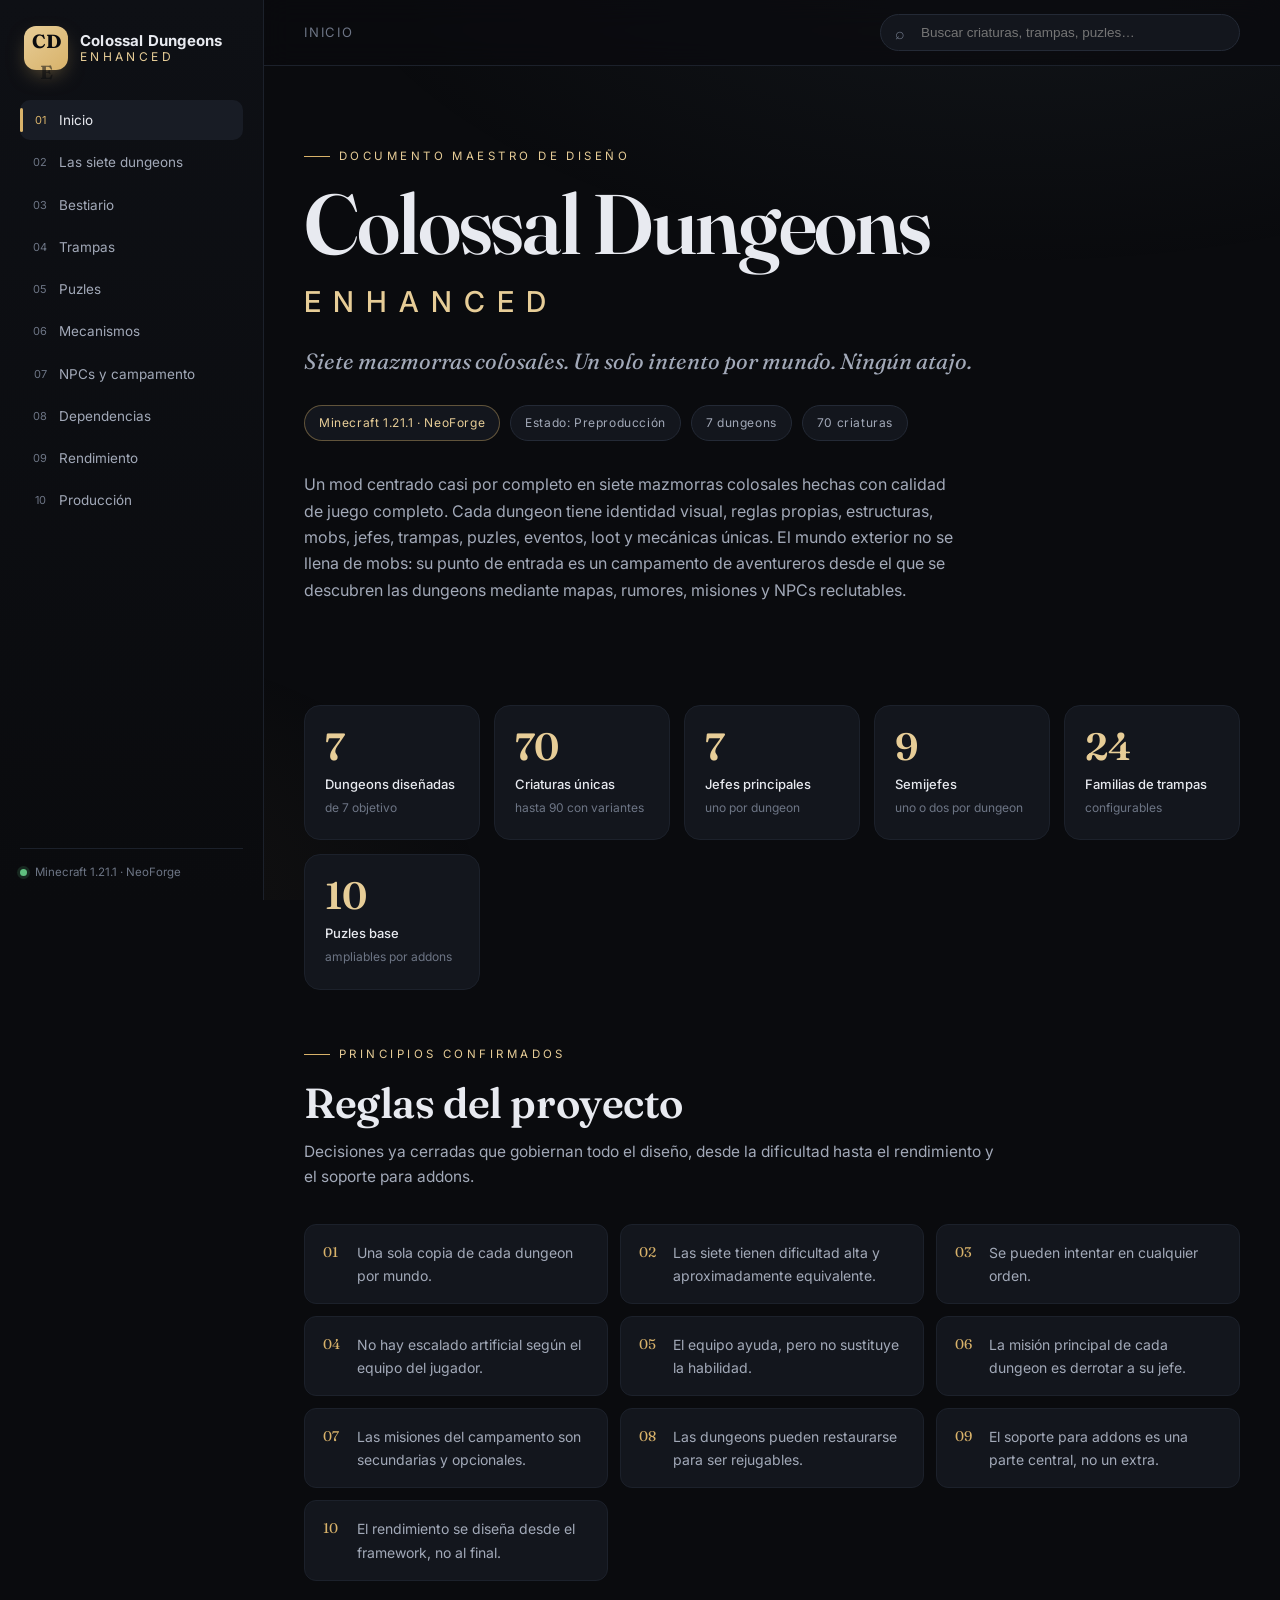
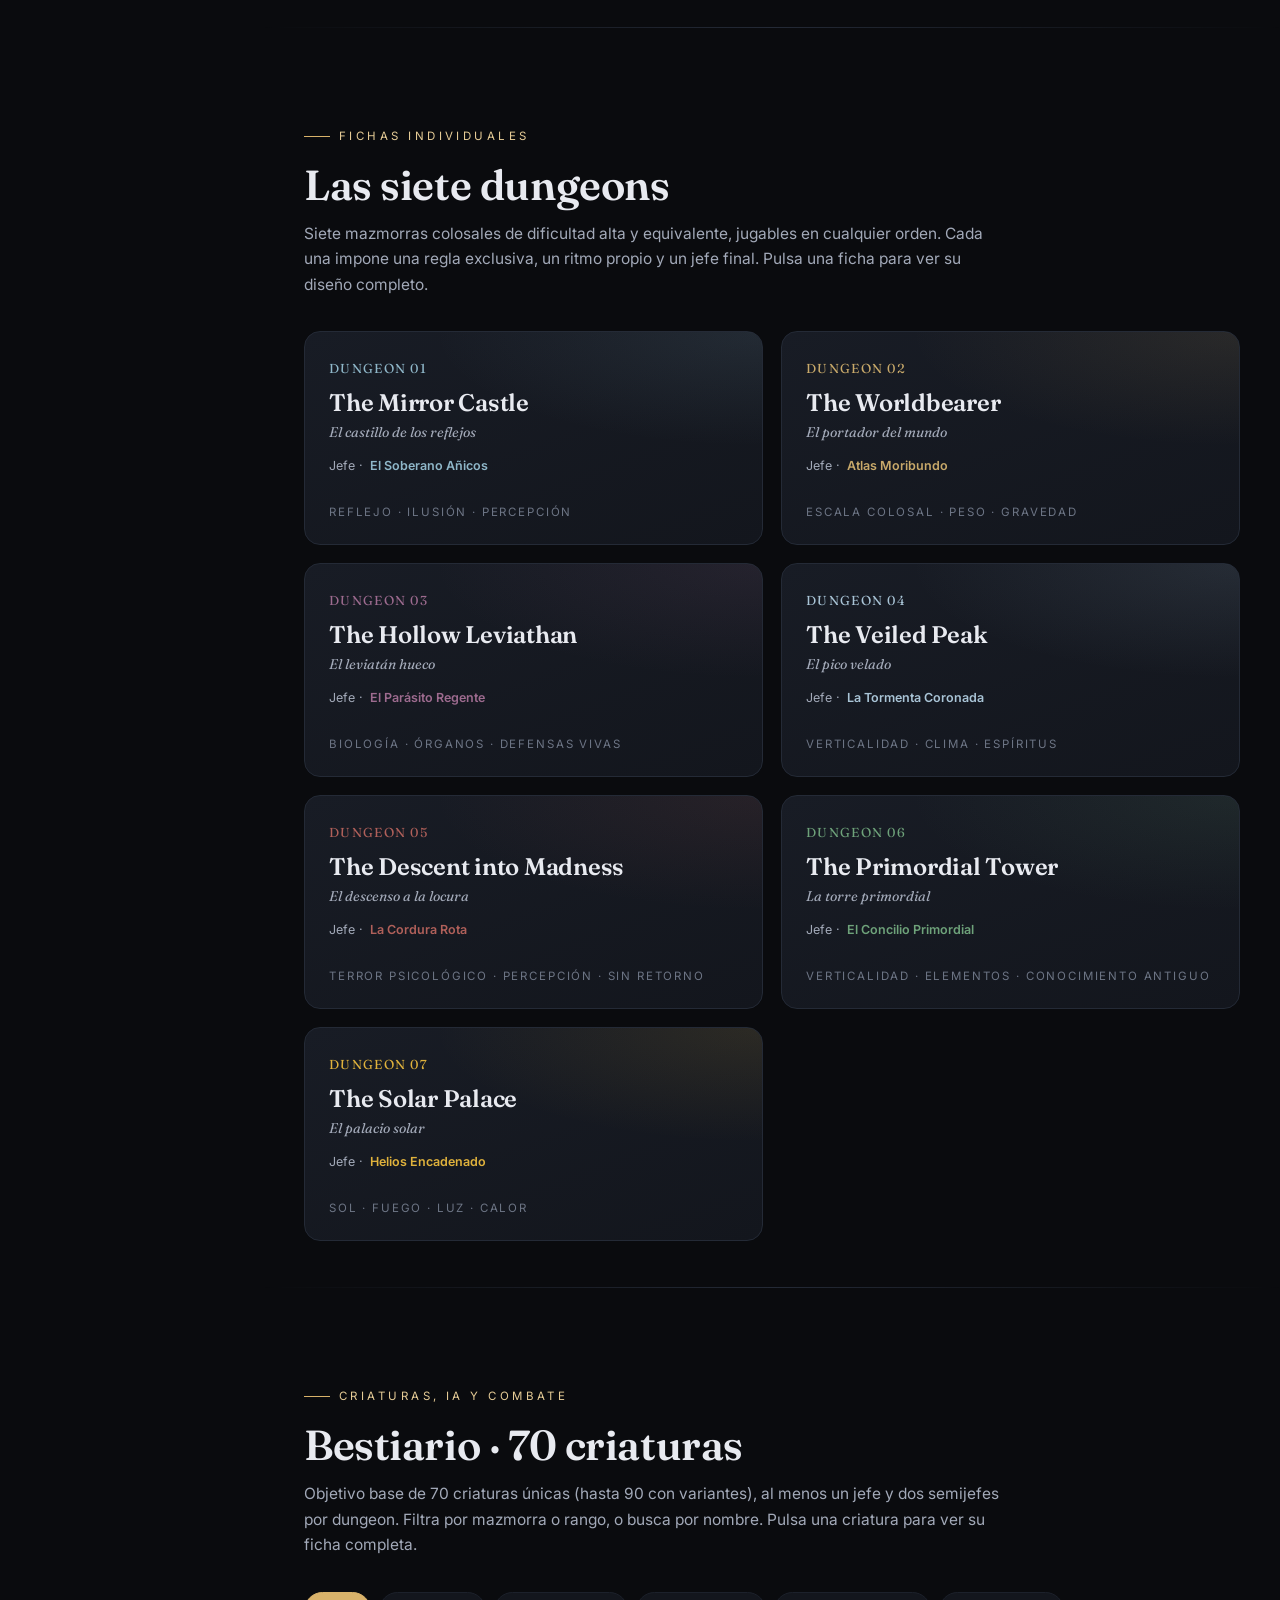
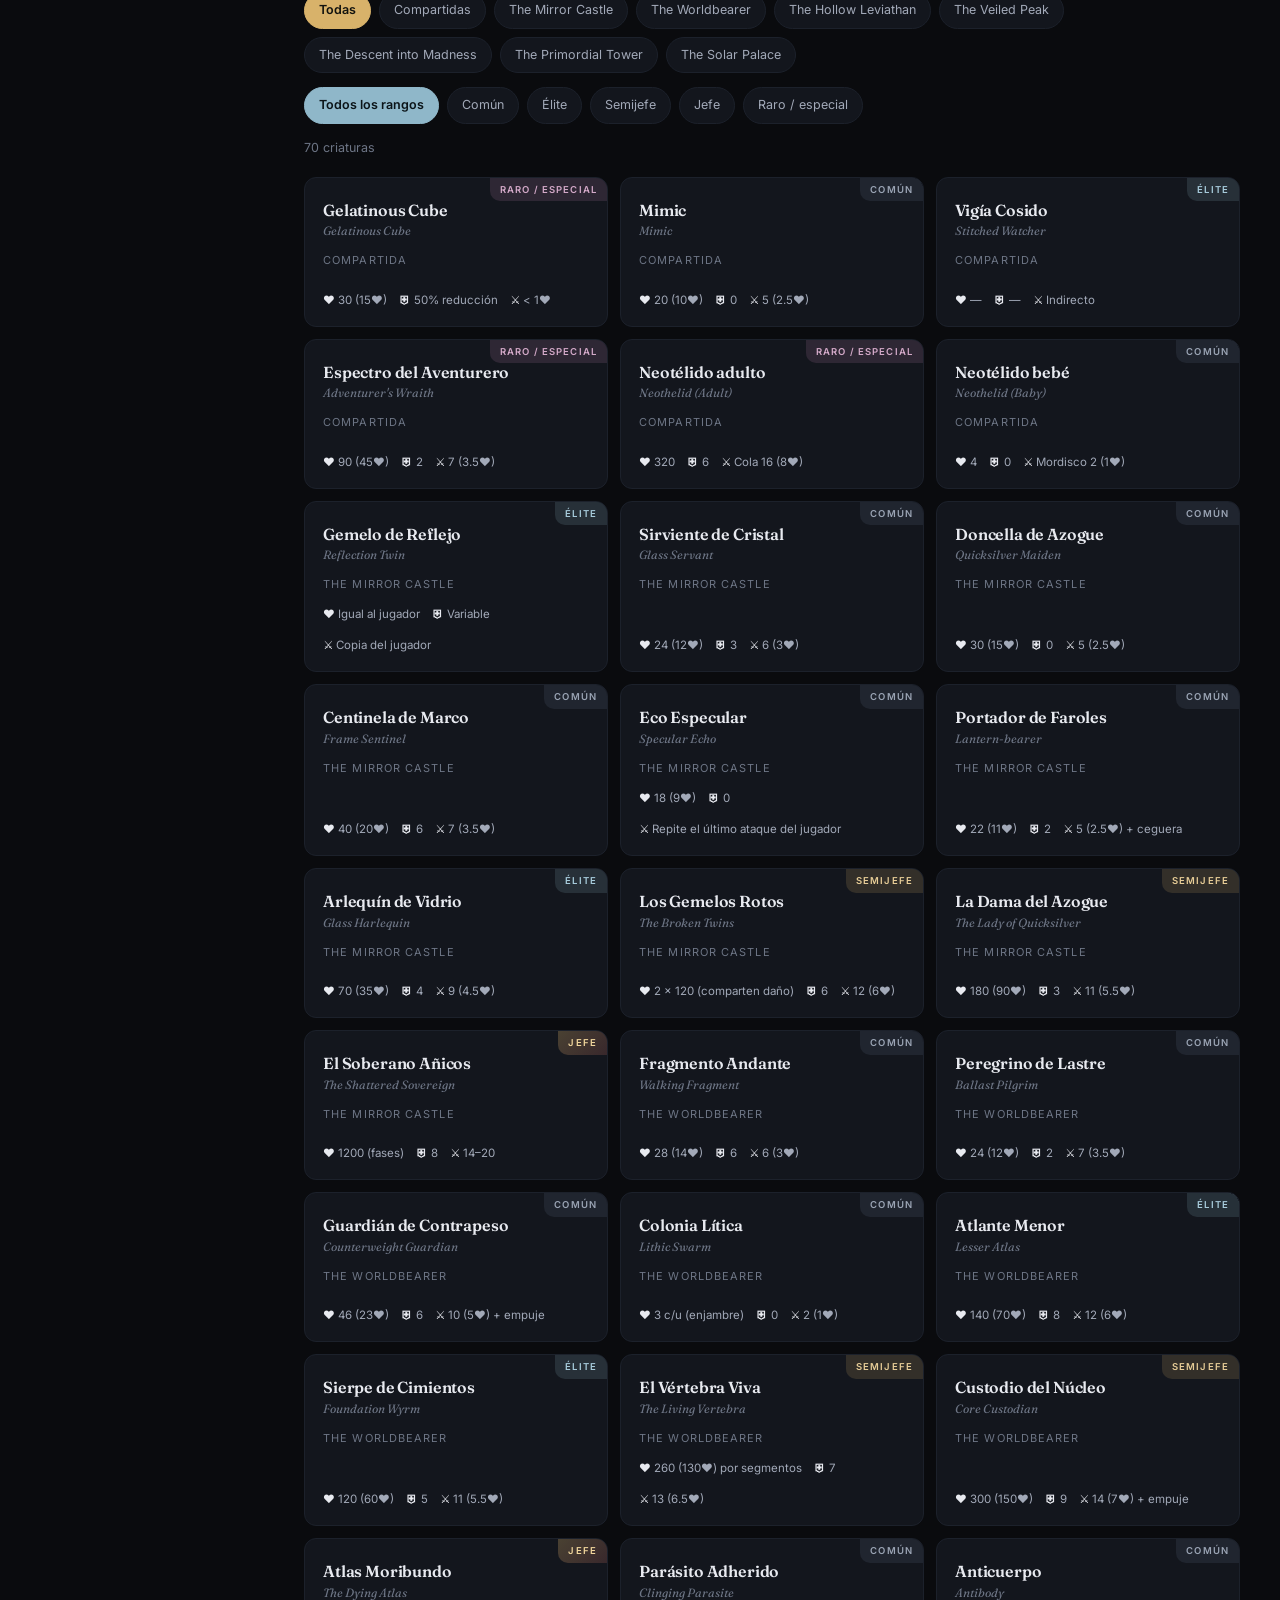
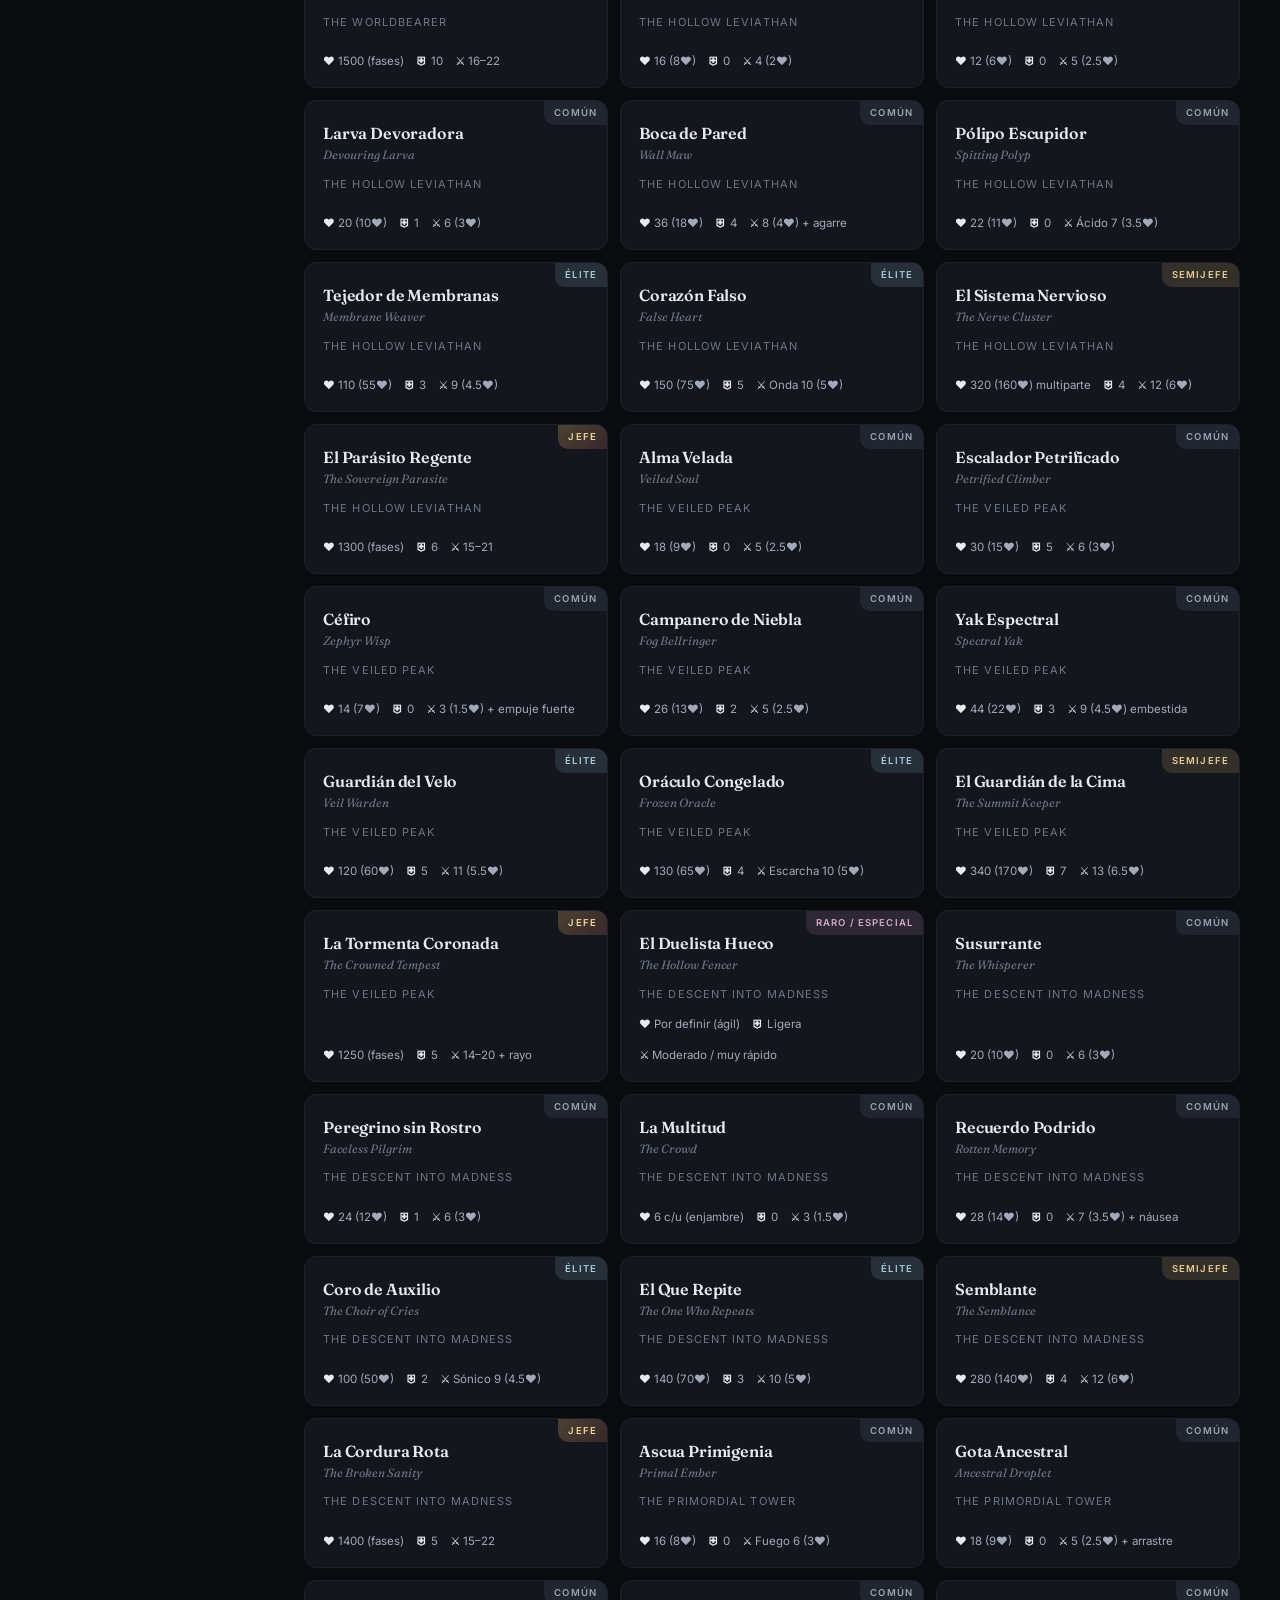
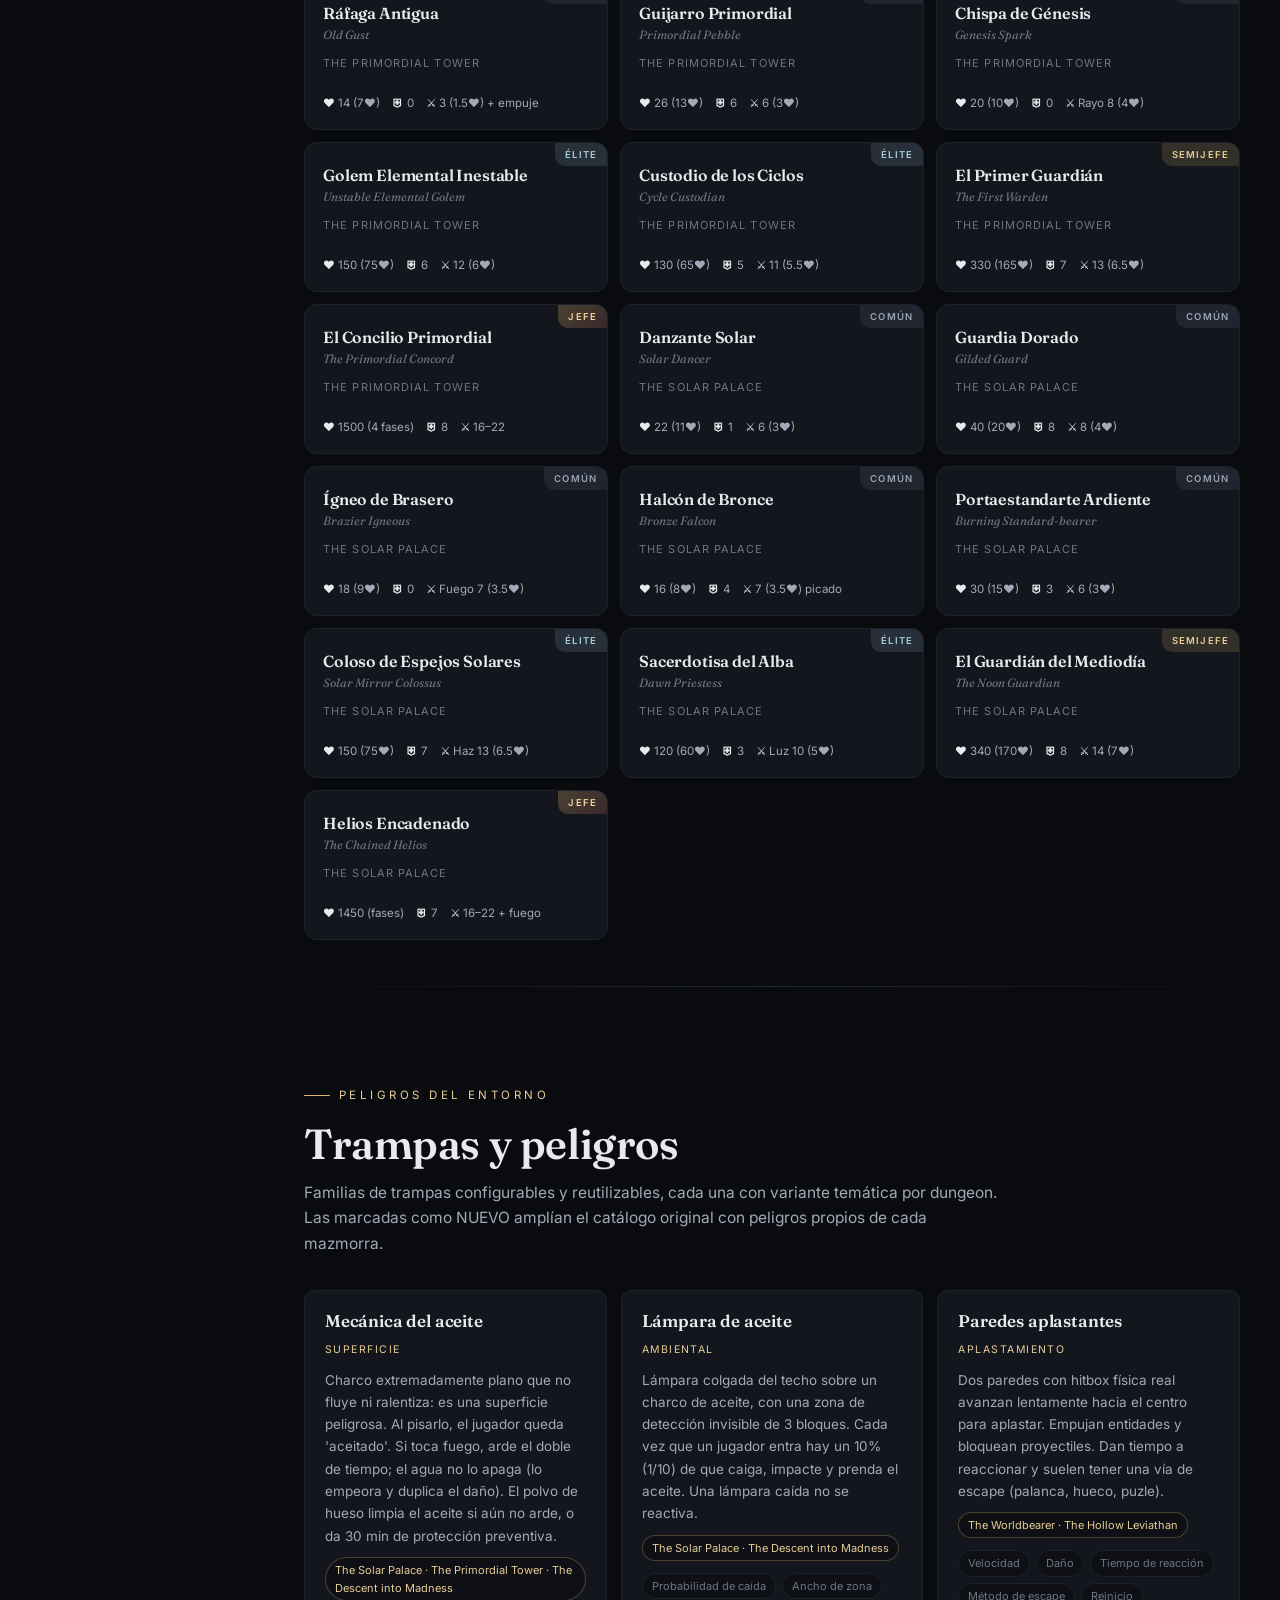
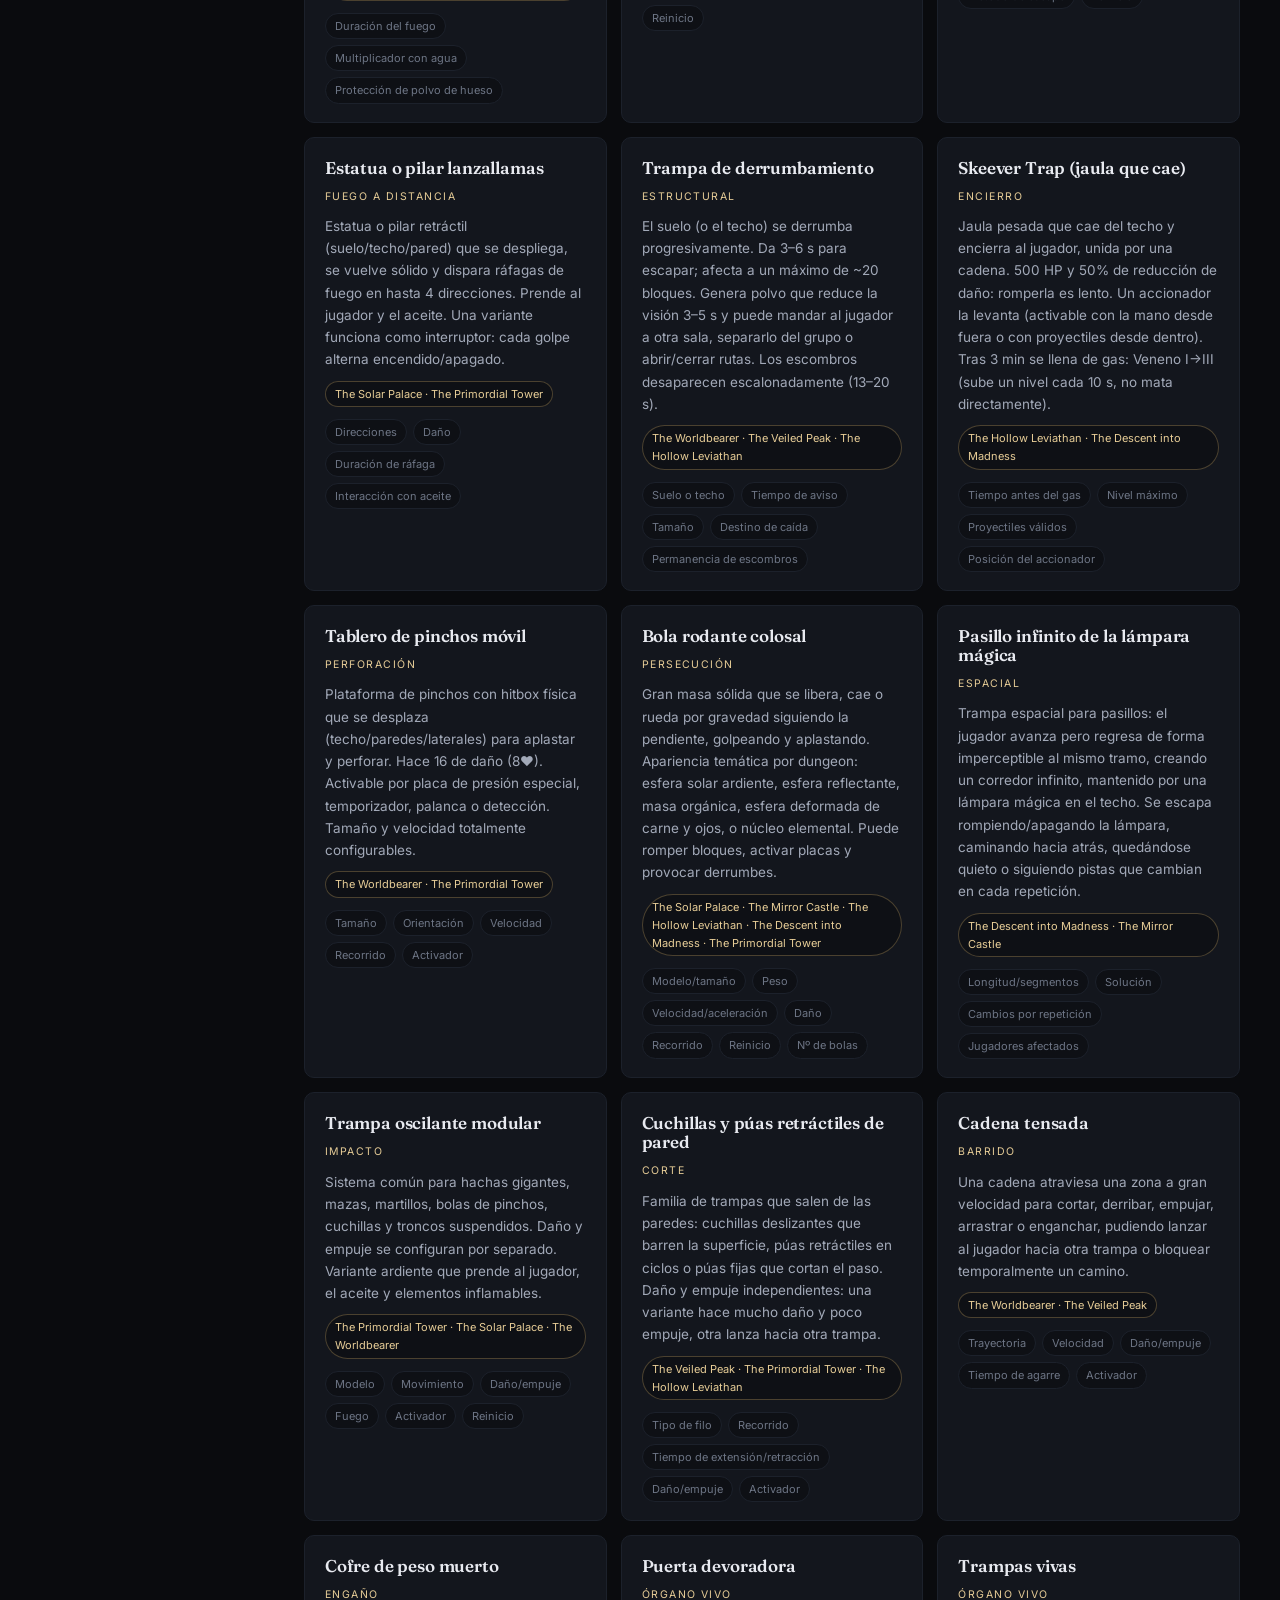
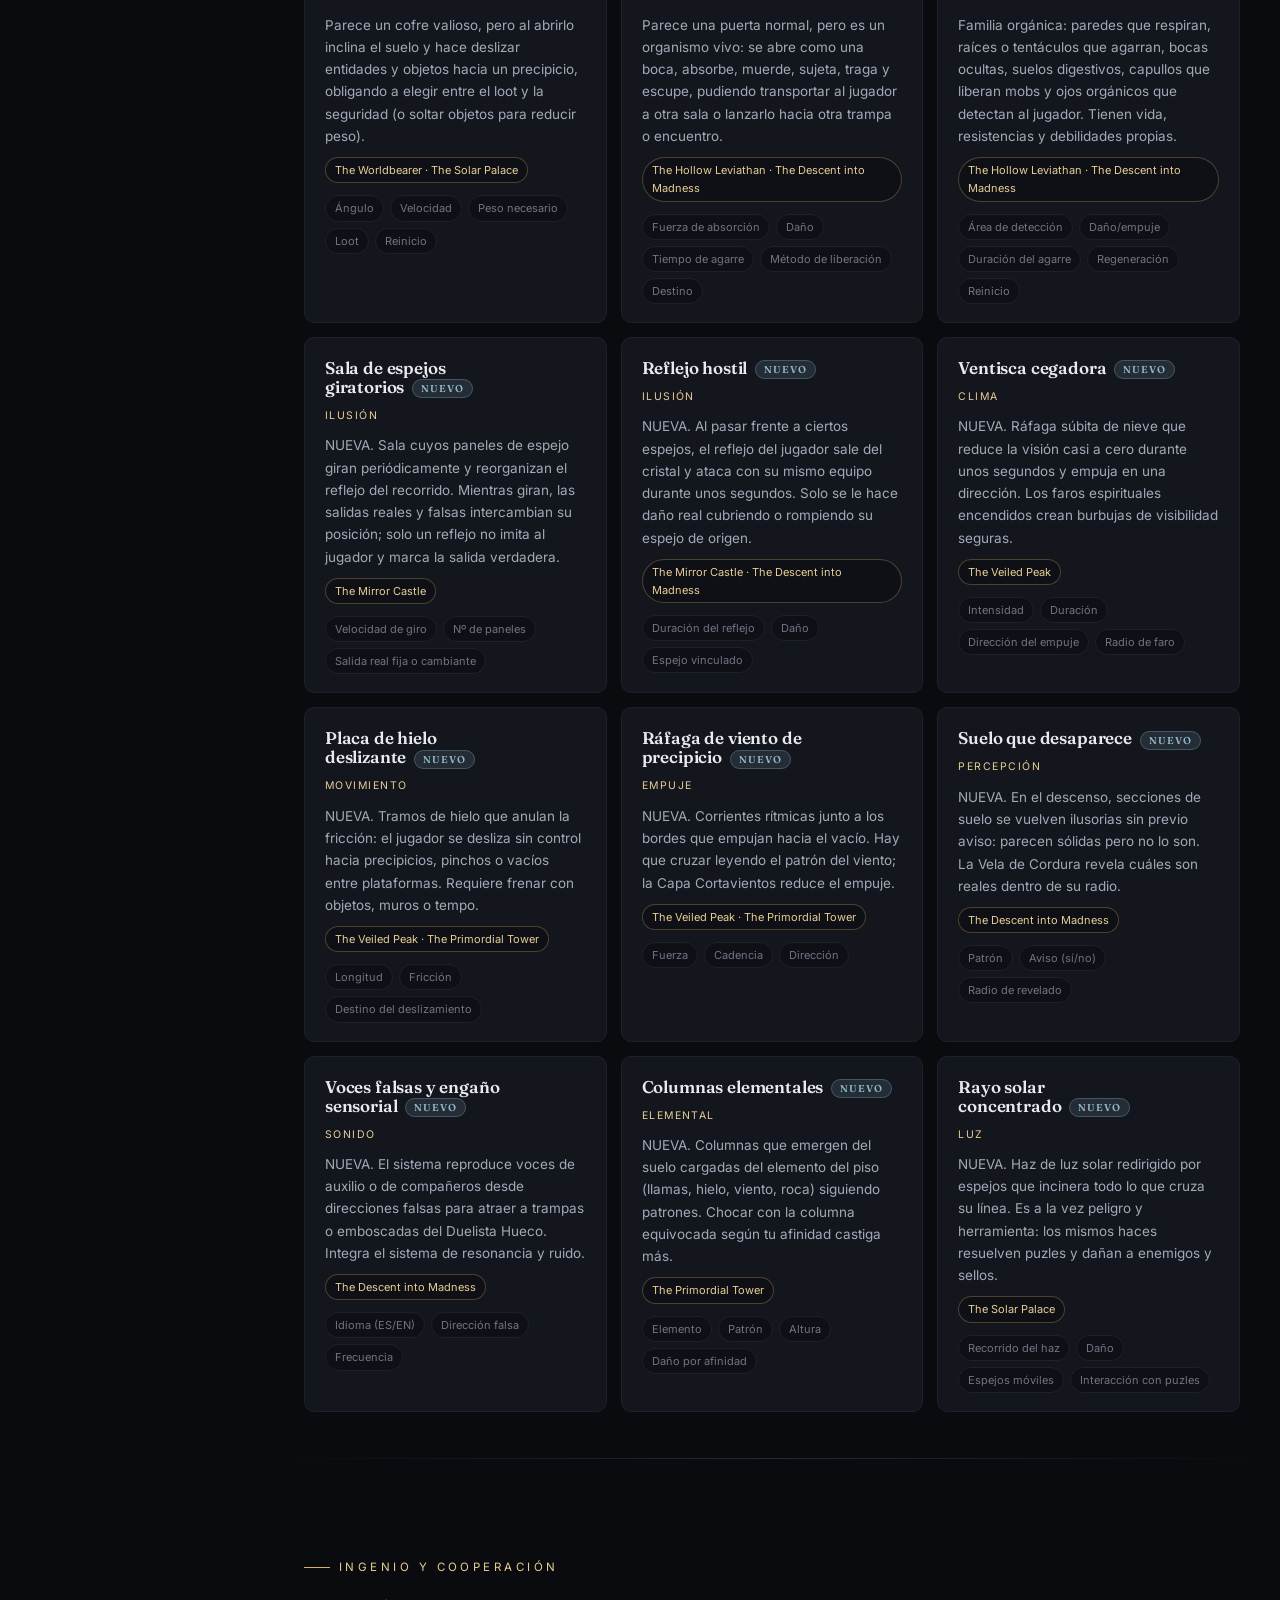
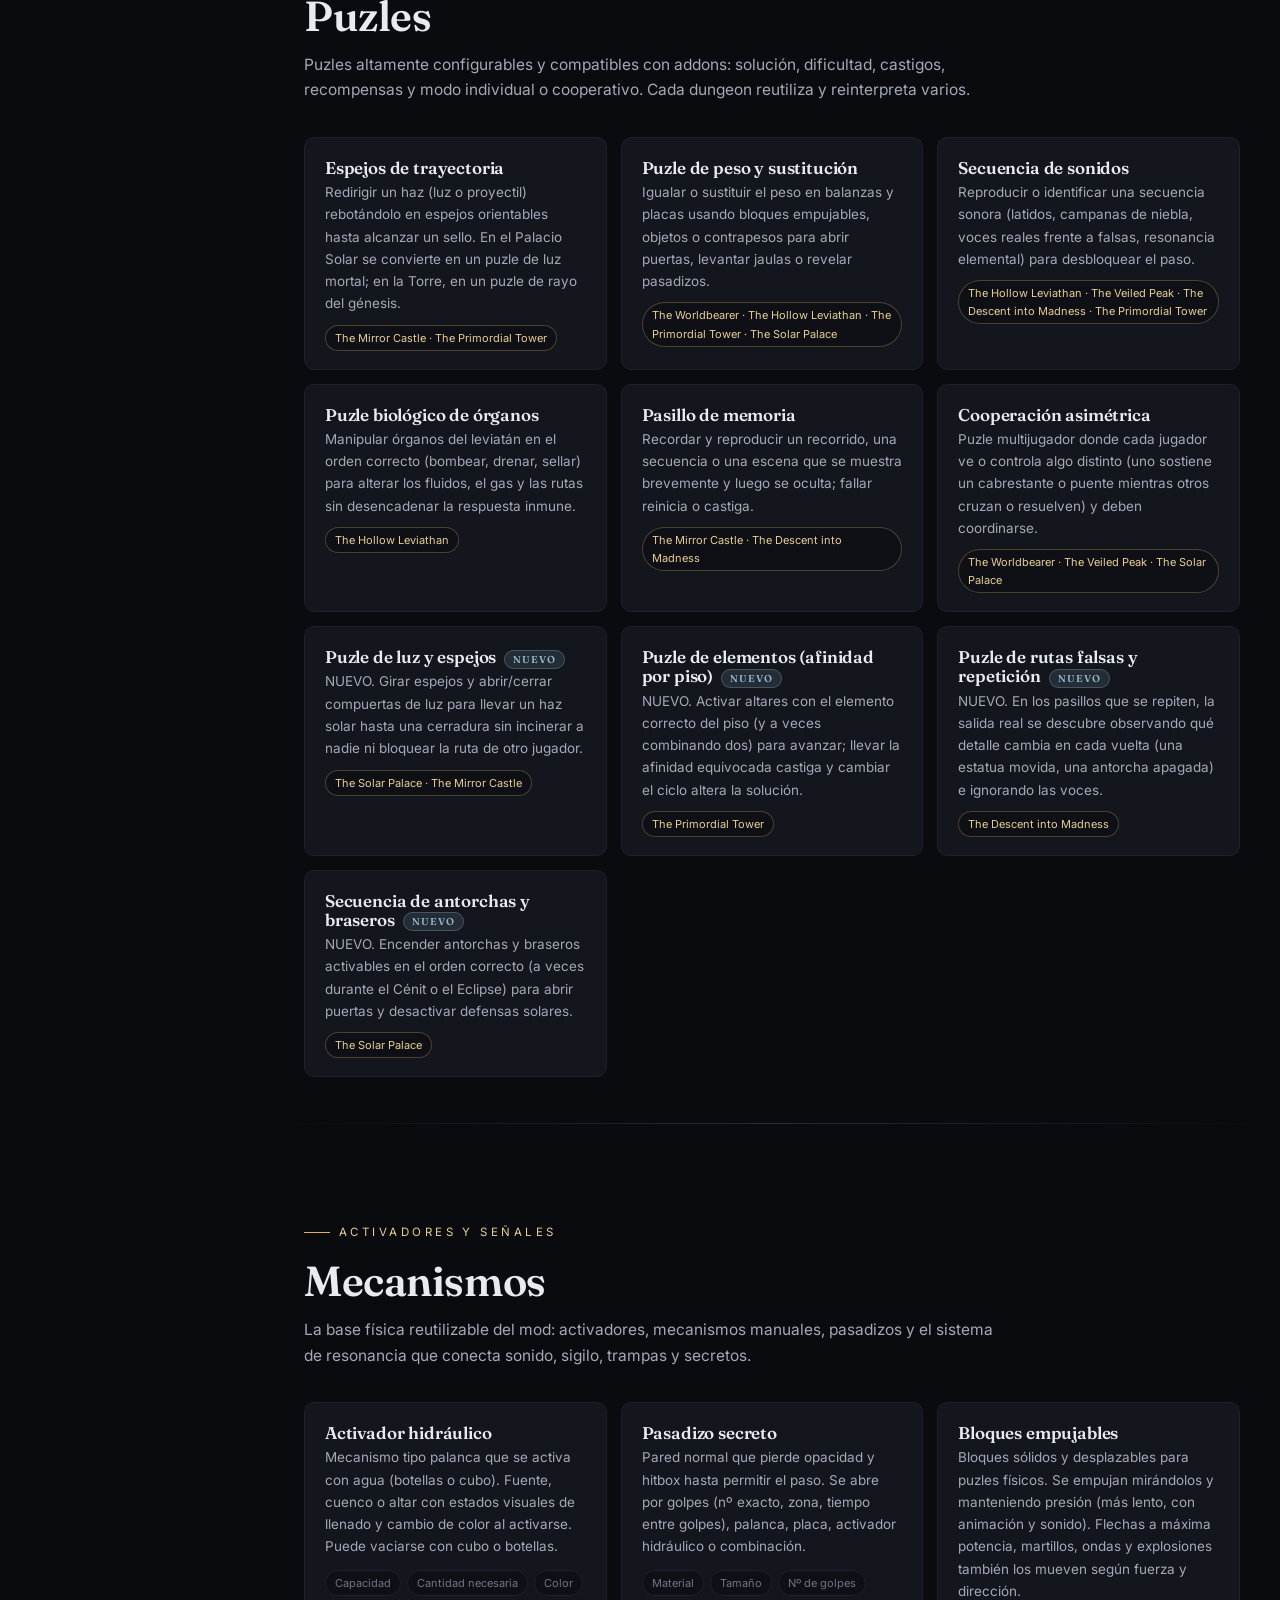
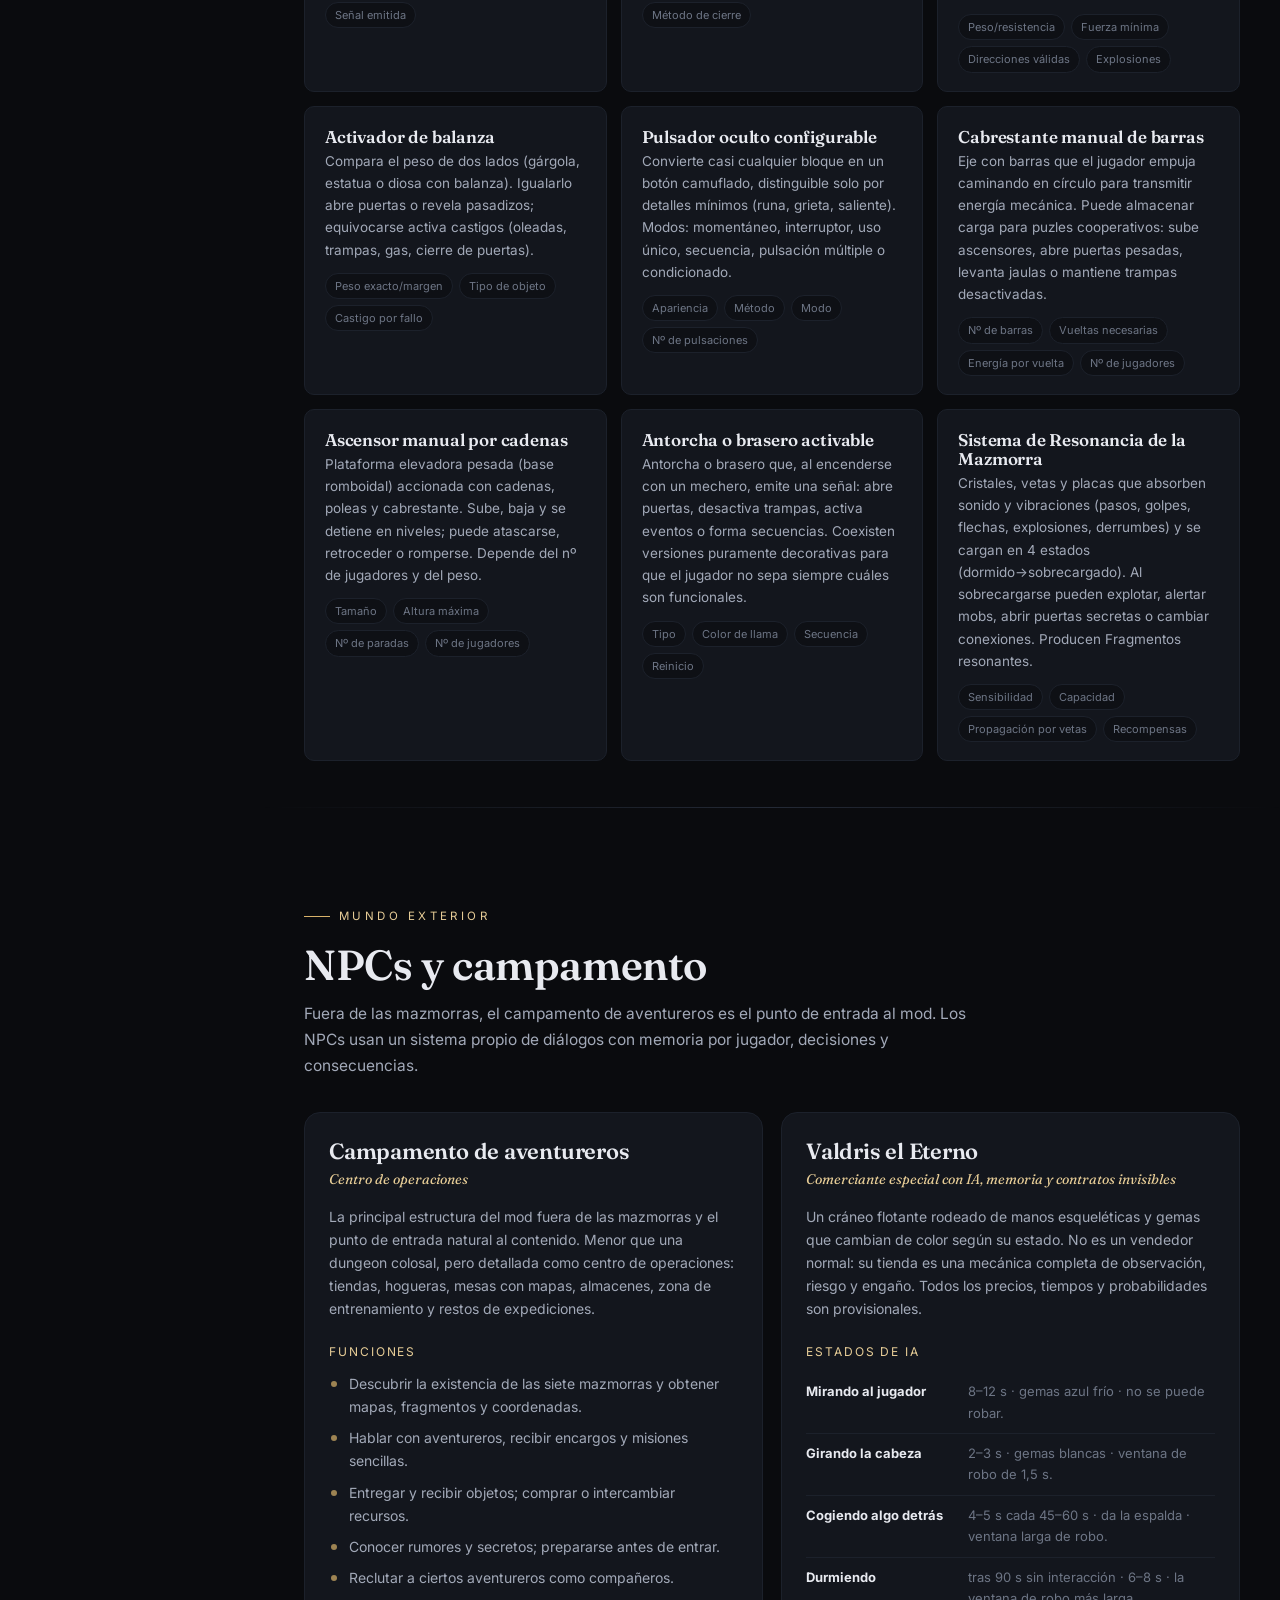
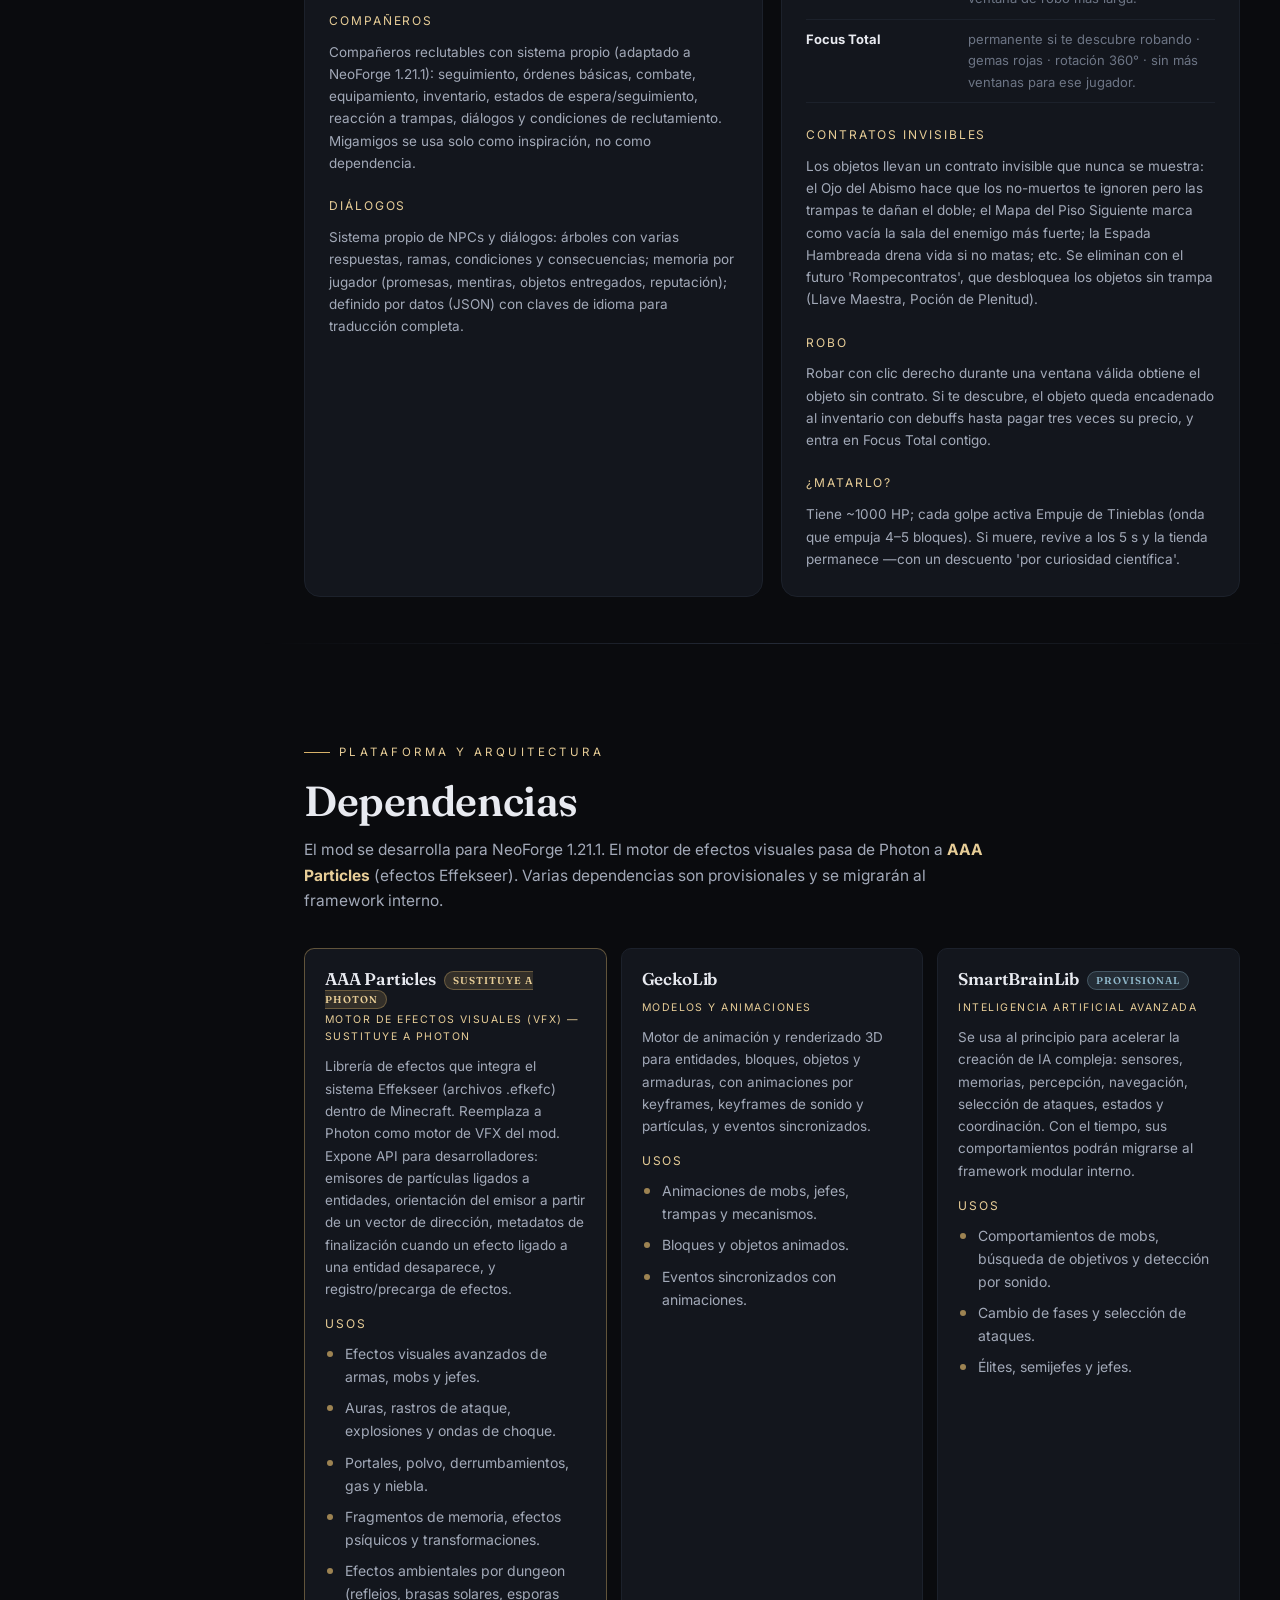
==== index.html @ a5651df3 "Añade la web del documento de diseño de Colossal Dungeons Enhanced Co-authored-by: javiergdv100-arch" ====
<!DOCTYPE html>
<html lang="es">
<head>
  <meta charset="UTF-8" />
  <meta name="viewport" content="width=device-width, initial-scale=1.0" />
  <title>Colossal Dungeons Enhanced — Documento de diseño</title>
  <meta name="description" content="Documento maestro de diseño y producción del mod Colossal Dungeons Enhanced. Minecraft 1.21.1 · NeoForge." />
  <link rel="preconnect" href="https://fonts.googleapis.com">
  <link rel="preconnect" href="https://fonts.gstatic.com" crossorigin>
  <link href="https://fonts.googleapis.com/css2?family=Fraunces:opsz,wght@9..144,400;9..144,500;9..144,600;9..144,700&family=Inter:wght@300;400;500;600;700&display=swap" rel="stylesheet">
  <link rel="stylesheet" href="styles.css" />
</head>
<body>
  <div class="bg-grain" aria-hidden="true"></div>

  <button id="navToggle" class="nav-toggle" aria-label="Menú">☰</button>

  <aside class="sidebar" id="sidebar">
    <div class="brand">
      <div class="brand-mark">CD<span>E</span></div>
      <div class="brand-text">
        <strong>Colossal Dungeons</strong>
        <span>Enhanced</span>
      </div>
    </div>
    <nav class="side-nav" id="sideNav"></nav>
    <div class="side-foot">
      <span class="dot"></span> Minecraft 1.21.1 · NeoForge
    </div>
  </aside>

  <main class="content" id="content">
    <header class="topbar">
      <div class="topbar-inner">
        <span class="crumb" id="crumb">Inicio</span>
        <div class="search-wrap">
          <input id="globalSearch" type="search" placeholder="Buscar criaturas, trampas, puzles…" autocomplete="off" />
        </div>
      </div>
    </header>

    <div id="sections"></div>

    <footer class="site-foot">
      <p>Colossal Dungeons Enhanced — documento de diseño y producción · Estado: preproducción.</p>
      <p class="muted">Página generada a partir del documento maestro. Contenido de diseño provisional y ampliable.</p>
    </footer>
  </main>

  <div class="modal-overlay" id="modal" aria-hidden="true">
    <div class="modal-card" role="dialog" aria-modal="true">
      <button class="modal-close" id="modalClose" aria-label="Cerrar">✕</button>
      <div class="modal-body" id="modalBody"></div>
    </div>
  </div>

  <script src="data.js"></script>
  <script src="app.js"></script>
</body>
</html>
---- styles.css ----
/* ============================================================
   Colossal Dungeons Enhanced — hoja de estilo
   Tema oscuro, editorial, minimalista.
   ============================================================ */
:root{
  --bg:#0a0b0e;
  --bg-2:#0e1015;
  --surface:#13161d;
  --surface-2:#181c25;
  --line:#242a36;
  --line-soft:#1c212b;
  --text:#e8eaf0;
  --text-dim:#a2a9b8;
  --text-mute:#6d7585;
  --gold:#d8b26a;
  --gold-soft:#e7cd97;
  --accent:#8fb7c9;
  --radius:16px;
  --radius-sm:10px;
  --maxw:1180px;
  --sidew:264px;
  --ease:cubic-bezier(.22,.61,.36,1);
  --shadow:0 24px 60px -24px rgba(0,0,0,.7);
}
*{box-sizing:border-box;margin:0;padding:0}
html{scroll-behavior:smooth}
body{
  font-family:'Inter',system-ui,-apple-system,Segoe UI,Roboto,sans-serif;
  background:var(--bg);
  color:var(--text);
  line-height:1.65;
  -webkit-font-smoothing:antialiased;
  overflow-x:hidden;
}
h1,h2,h3,h4{font-family:'Fraunces',Georgia,'Times New Roman',serif;font-weight:600;line-height:1.12;letter-spacing:-.01em}
a{color:inherit;text-decoration:none}
::selection{background:rgba(216,178,106,.28)}
.muted{color:var(--text-mute)}
.bg-grain{
  position:fixed;inset:0;z-index:0;pointer-events:none;
  background:
    radial-gradient(1200px 600px at 80% -10%, rgba(143,183,201,.07), transparent 60%),
    radial-gradient(900px 500px at 0% 100%, rgba(216,178,106,.06), transparent 55%);
}


/* ---------- SIDEBAR ---------- */
.sidebar{
  position:fixed;top:0;left:0;z-index:40;
  width:var(--sidew);height:100vh;
  background:linear-gradient(180deg,var(--bg-2),var(--bg));
  border-right:1px solid var(--line-soft);
  display:flex;flex-direction:column;
  padding:26px 20px 18px;
}
.brand{display:flex;align-items:center;gap:12px;margin-bottom:30px;padding-left:4px}
.brand-mark{
  font-family:'Fraunces',serif;font-weight:700;font-size:19px;
  width:44px;height:44px;border-radius:12px;display:grid;place-items:center;
  color:var(--bg);background:linear-gradient(140deg,var(--gold-soft),var(--gold));
  box-shadow:0 8px 22px -8px rgba(216,178,106,.6);
}
.brand-mark span{color:rgba(10,11,14,.55)}
.brand-text{display:flex;flex-direction:column;line-height:1.15}
.brand-text strong{font-size:15px;letter-spacing:.2px}
.brand-text span{font-size:12px;color:var(--gold-soft);letter-spacing:.28em;text-transform:uppercase}
.side-nav{display:flex;flex-direction:column;gap:2px;overflow-y:auto;flex:1;margin:-4px -6px;padding:4px 6px}
.side-nav::-webkit-scrollbar{width:6px}
.side-nav::-webkit-scrollbar-thumb{background:var(--line);border-radius:6px}
.side-nav a{
  display:flex;align-items:center;gap:11px;
  padding:9px 12px;border-radius:10px;
  font-size:13.5px;color:var(--text-dim);
  transition:.2s var(--ease);position:relative;
}
.side-nav a .ix{font-size:11px;color:var(--text-mute);width:16px;text-align:center;transition:.2s}
.side-nav a:hover{background:var(--surface);color:var(--text)}
.side-nav a.active{background:var(--surface-2);color:var(--text)}
.side-nav a.active::before{content:"";position:absolute;left:0;top:8px;bottom:8px;width:3px;border-radius:3px;background:var(--gold)}
.side-nav a.active .ix{color:var(--gold)}
.side-foot{font-size:11.5px;color:var(--text-mute);padding-top:14px;border-top:1px solid var(--line-soft);display:flex;align-items:center;gap:8px}
.side-foot .dot{width:7px;height:7px;border-radius:50%;background:#5fbf7f;box-shadow:0 0 0 3px rgba(95,191,127,.16)}
.nav-toggle{display:none}


/* ---------- CONTENT + TOPBAR ---------- */
.content{position:relative;z-index:1;margin-left:var(--sidew);min-height:100vh}
.topbar{
  position:sticky;top:0;z-index:30;
  background:rgba(10,11,14,.72);backdrop-filter:blur(14px);
  border-bottom:1px solid var(--line-soft);
}
.topbar-inner{
  max-width:var(--maxw);margin:0 auto;
  display:flex;align-items:center;justify-content:space-between;gap:20px;
  padding:14px 40px;
}
.crumb{font-size:13px;color:var(--text-mute);letter-spacing:.14em;text-transform:uppercase}
.search-wrap{position:relative;width:min(360px,45vw)}
.search-wrap input{
  width:100%;background:var(--surface);border:1px solid var(--line);
  color:var(--text);border-radius:999px;padding:10px 16px 10px 40px;font-size:13.5px;
  transition:.2s var(--ease);
}
.search-wrap input:focus{outline:none;border-color:var(--gold);background:var(--surface-2)}
.search-wrap::before{content:"⌕";position:absolute;left:15px;top:50%;transform:translateY(-50%);color:var(--text-mute);font-size:16px}
section.block{max-width:var(--maxw);margin:0 auto;padding:64px 40px 20px}
.eyebrow{display:inline-flex;align-items:center;gap:9px;font-size:11.5px;letter-spacing:.3em;text-transform:uppercase;color:var(--gold-soft);margin-bottom:16px}
.eyebrow::before{content:"";width:26px;height:1px;background:var(--gold)}
.sec-title{font-size:clamp(28px,3.6vw,42px);margin-bottom:12px}
.sec-lead{color:var(--text-dim);max-width:70ch;font-size:15.5px;margin-bottom:34px}
.divider{max-width:var(--maxw);margin:26px auto;height:1px;background:linear-gradient(90deg,transparent,var(--line),transparent);padding:0 40px}


/* ---------- HERO ---------- */
.hero{max-width:var(--maxw);margin:0 auto;padding:72px 40px 26px;position:relative}
.hero h1{font-size:clamp(40px,6.6vw,86px);font-weight:600;letter-spacing:-.025em;line-height:1}
.hero h1 .sub{display:block;font-size:.34em;letter-spacing:.42em;text-transform:uppercase;color:var(--gold-soft);font-family:'Inter',sans-serif;font-weight:500;margin-top:22px}
.hero-tag{font-family:'Fraunces',serif;font-style:italic;font-size:clamp(17px,2vw,22px);color:var(--text-dim);margin:26px 0 8px;max-width:60ch}
.hero-meta{display:flex;flex-wrap:wrap;gap:10px;margin-top:26px}
.pill{font-size:12px;letter-spacing:.05em;padding:7px 14px;border-radius:999px;border:1px solid var(--line);color:var(--text-dim);background:var(--surface)}
.pill.hot{border-color:rgba(216,178,106,.4);color:var(--gold-soft)}
.hero-intro{max-width:66ch;margin-top:30px;color:var(--text-dim);font-size:16px}
/* ---------- STAT PANEL ---------- */
.stat-grid{display:grid;grid-template-columns:repeat(auto-fit,minmax(168px,1fr));gap:14px;margin-top:12px}
.stat{
  background:var(--surface);border:1px solid var(--line-soft);border-radius:var(--radius);
  padding:22px 20px;position:relative;overflow:hidden;transition:.25s var(--ease);
}
.stat:hover{border-color:var(--line);transform:translateY(-2px)}
.stat .v{font-family:'Fraunces',serif;font-size:38px;font-weight:600;color:var(--gold-soft);line-height:1}
.stat .l{font-size:13px;color:var(--text);margin-top:8px;font-weight:500}
.stat .s{font-size:12px;color:var(--text-mute);margin-top:2px}
/* ---------- PRINCIPLES ---------- */
.principles{display:grid;grid-template-columns:repeat(auto-fit,minmax(260px,1fr));gap:12px;margin-top:8px}
.principle{display:flex;gap:12px;padding:16px 18px;background:var(--surface);border:1px solid var(--line-soft);border-radius:12px;font-size:14px;color:var(--text-dim)}
.principle .n{font-family:'Fraunces',serif;color:var(--gold);font-size:14px;min-width:22px}


/* ---------- DUNGEON CARDS ---------- */
.dungeon-grid{display:grid;grid-template-columns:repeat(auto-fill,minmax(320px,1fr));gap:18px}
.dcard{
  --c:var(--gold);
  position:relative;border:1px solid var(--line);border-radius:var(--radius);
  padding:26px 24px 22px;overflow:hidden;cursor:pointer;
  background:linear-gradient(160deg,var(--surface-2),var(--surface));
  transition:.3s var(--ease);min-height:214px;display:flex;flex-direction:column;
}
.dcard::before{content:"";position:absolute;inset:0;background:radial-gradient(120% 90% at 100% 0,color-mix(in srgb,var(--c) 22%,transparent),transparent 60%);opacity:.5;transition:.3s}
.dcard:hover{transform:translateY(-4px);border-color:color-mix(in srgb,var(--c) 55%,var(--line))}
.dcard:hover::before{opacity:1}
.dcard .idx{font-family:'Fraunces',serif;font-size:13px;color:var(--c);letter-spacing:.1em}
.dcard h3{font-size:24px;margin:10px 0 4px;position:relative}
.dcard .sub{font-style:italic;font-family:'Fraunces',serif;color:var(--text-dim);font-size:14px}
.dcard .theme{margin-top:auto;font-size:11.5px;letter-spacing:.16em;text-transform:uppercase;color:var(--text-mute);padding-top:16px}
.dcard .boss-tag{display:inline-flex;align-items:center;gap:7px;margin-top:12px;font-size:12.5px;color:var(--text-dim)}
.dcard .boss-tag b{color:var(--c);font-weight:600}
.dcard .arrow{position:absolute;right:22px;bottom:20px;color:var(--c);opacity:0;transform:translateX(-6px);transition:.3s}
.dcard:hover .arrow{opacity:1;transform:translateX(0)}
/* ---------- GENERIC CARD GRID ---------- */
.card-grid{display:grid;grid-template-columns:repeat(auto-fill,minmax(300px,1fr));gap:14px}
.tcard{background:var(--surface);border:1px solid var(--line-soft);border-radius:var(--radius-sm);padding:20px 20px 18px;transition:.25s var(--ease)}
.tcard:hover{border-color:var(--line);transform:translateY(-2px)}
.tcard h4{font-size:17px;margin-bottom:4px}
.tcard .tag{font-size:10.5px;letter-spacing:.14em;text-transform:uppercase;color:var(--gold-soft);display:inline-block;margin-bottom:10px}
.tcard p{font-size:13.5px;color:var(--text-dim)}
.tcard .cfg{margin-top:12px;display:flex;flex-wrap:wrap;gap:6px}
.tcard .cfg span{font-size:11px;color:var(--text-mute);background:var(--bg-2);border:1px solid var(--line-soft);padding:3px 9px;border-radius:999px}
.badge-new{background:rgba(143,183,201,.14);color:var(--accent);border:1px solid rgba(143,183,201,.3);font-size:10px;padding:2px 8px;border-radius:999px;letter-spacing:.1em;margin-left:8px;vertical-align:middle}


/* ---------- BESTIARY ---------- */
.filters{display:flex;flex-wrap:wrap;gap:8px;margin-bottom:14px}
.chip{
  font-size:12.5px;padding:7px 14px;border-radius:999px;cursor:pointer;
  background:var(--surface);border:1px solid var(--line-soft);color:var(--text-dim);
  transition:.18s var(--ease);user-select:none;
}
.chip:hover{border-color:var(--line);color:var(--text)}
.chip.active{background:var(--gold);color:#12130f;border-color:var(--gold);font-weight:600}
.filters.ranks .chip.active{background:var(--accent);border-color:var(--accent);color:#0b1418}
.count-line{font-size:12.5px;color:var(--text-mute);margin:2px 0 18px}
.mob-grid{display:grid;grid-template-columns:repeat(auto-fill,minmax(258px,1fr));gap:12px}
.mcard{
  position:relative;background:var(--surface);border:1px solid var(--line-soft);
  border-radius:12px;padding:18px 18px 16px;cursor:pointer;transition:.22s var(--ease);
  overflow:hidden;display:flex;flex-direction:column;min-height:150px;
}
.mcard:hover{transform:translateY(-3px);border-color:var(--line)}
.mcard .rank{position:absolute;top:0;right:0;font-size:9.5px;letter-spacing:.12em;text-transform:uppercase;padding:4px 10px;border-bottom-left-radius:10px;font-weight:600}
.r-normal{background:#20252f;color:#9aa4b4}
.r-elite{background:rgba(143,183,201,.16);color:#a7cbdb}
.r-miniboss{background:rgba(216,178,106,.16);color:var(--gold-soft)}
.r-boss{background:linear-gradient(135deg,rgba(216,178,106,.28),rgba(176,96,90,.24));color:#f0d69c}
.r-rare{background:rgba(157,107,143,.2);color:#d3a9c8}
.mcard h4{font-size:16px;margin:6px 42px 2px 0}
.mcard .en{font-size:12px;color:var(--text-mute);font-style:italic;font-family:'Fraunces',serif}
.mcard .home{font-size:11px;letter-spacing:.1em;text-transform:uppercase;margin-top:10px;color:var(--text-mute)}
.mcard .home b{color:var(--dc)}
.mcard .stats-mini{display:flex;gap:12px;margin-top:auto;padding-top:12px;font-size:11.5px;color:var(--text-dim);flex-wrap:wrap}
.mcard .stats-mini span b{color:var(--text);font-weight:600}
.empty{color:var(--text-mute);font-size:14px;padding:30px 0}


/* ---------- MODAL ---------- */
.modal-overlay{
  position:fixed;inset:0;z-index:80;display:none;
  background:rgba(4,5,7,.72);backdrop-filter:blur(6px);
  padding:5vh 20px;overflow-y:auto;
}
.modal-overlay.open{display:flex;align-items:flex-start;justify-content:center}
.modal-card{
  position:relative;width:min(760px,100%);margin:auto;
  background:linear-gradient(180deg,var(--surface-2),var(--surface));
  border:1px solid var(--line);border-radius:20px;box-shadow:var(--shadow);
  animation:pop .3s var(--ease);
}
@keyframes pop{from{opacity:0;transform:translateY(14px) scale(.98)}to{opacity:1;transform:none}}
.modal-close{
  position:absolute;top:16px;right:16px;z-index:2;
  width:38px;height:38px;border-radius:50%;border:1px solid var(--line);
  background:var(--surface);color:var(--text-dim);cursor:pointer;font-size:14px;transition:.2s;
}
.modal-close:hover{color:var(--text);border-color:var(--gold);transform:rotate(90deg)}
.modal-body{padding:40px 40px 36px}
.modal-body .m-head{border-bottom:1px solid var(--line-soft);padding-bottom:20px;margin-bottom:22px}
.modal-body .m-rank{font-size:11px;letter-spacing:.16em;text-transform:uppercase;font-weight:600}
.modal-body h2{font-size:32px;margin:10px 0 2px}
.modal-body .m-en{font-family:'Fraunces',serif;font-style:italic;color:var(--text-mute);font-size:15px}
.m-stats{display:flex;flex-wrap:wrap;gap:10px;margin:18px 0 4px}
.m-stat{background:var(--bg-2);border:1px solid var(--line-soft);border-radius:10px;padding:10px 16px;min-width:96px}
.m-stat .k{font-size:10.5px;letter-spacing:.12em;text-transform:uppercase;color:var(--text-mute)}
.m-stat .val{font-size:15px;color:var(--text);font-weight:600;margin-top:2px}
.modal-body p.desc{color:var(--text-dim);font-size:15px;margin:18px 0}
.m-sub{font-size:12px;letter-spacing:.16em;text-transform:uppercase;color:var(--gold-soft);margin:22px 0 10px}
.m-list{list-style:none;display:flex;flex-direction:column;gap:8px}
.m-list li{position:relative;padding-left:20px;color:var(--text-dim);font-size:14px}
.m-list li::before{content:"";position:absolute;left:2px;top:9px;width:6px;height:6px;border-radius:50%;background:var(--gold);opacity:.7}
.m-list.drops li::before{background:var(--accent)}


/* ---------- MODAL: DUNGEON DETAIL ---------- */
.dgrid2{display:grid;grid-template-columns:1fr 1fr;gap:22px}
.callout{background:var(--bg-2);border:1px solid var(--line-soft);border-left:3px solid var(--gold);border-radius:10px;padding:16px 18px;margin:16px 0;font-size:14px;color:var(--text-dim)}
.callout b{color:var(--text)}
.sector{display:flex;gap:14px;padding:12px 0;border-bottom:1px solid var(--line-soft)}
.sector:last-child{border-bottom:none}
.sector .sn{font-family:'Fraunces',serif;color:var(--gold-soft);min-width:26px}
.sector .st b{display:block;color:var(--text);font-size:14px;margin-bottom:2px}
.sector .st span{color:var(--text-mute);font-size:13px}
.chips-inline{display:flex;flex-wrap:wrap;gap:7px;margin-top:4px}
.chips-inline span{font-size:12px;background:var(--bg-2);border:1px solid var(--line-soft);color:var(--text-dim);padding:5px 11px;border-radius:999px}
.meta-rows{display:grid;grid-template-columns:1fr;gap:0}
.meta-row{display:grid;grid-template-columns:130px 1fr;gap:14px;padding:11px 0;border-bottom:1px solid var(--line-soft);font-size:13.5px}
.meta-row:last-child{border-bottom:none}
.meta-row .rk{color:var(--text-mute);text-transform:uppercase;letter-spacing:.1em;font-size:11px;padding-top:2px}
.meta-row .rv{color:var(--text-dim)}
/* ---------- ROADMAP ---------- */
.phase{display:flex;gap:20px;padding:22px 0;border-bottom:1px solid var(--line-soft)}
.phase:last-child{border-bottom:none}
.phase .pn{font-family:'Fraunces',serif;font-size:34px;color:var(--line);min-width:70px;font-weight:600}
.phase h4{font-size:18px;margin-bottom:8px}
.phase p{color:var(--text-dim);font-size:14px}
/* ---------- NPC ---------- */
.npc-wrap{display:grid;grid-template-columns:1fr 1fr;gap:18px}
.npc-card{background:var(--surface);border:1px solid var(--line-soft);border-radius:var(--radius);padding:26px 24px}
.npc-card h3{font-size:22px;margin-bottom:4px}
.npc-card .role{font-family:'Fraunces',serif;font-style:italic;color:var(--gold-soft);font-size:14px;margin-bottom:14px}
.state-row{display:flex;gap:12px;padding:9px 0;border-bottom:1px solid var(--line-soft);font-size:13px}
.state-row:last-child{border-bottom:none}
.state-row b{color:var(--text);min-width:150px}
.state-row span{color:var(--text-mute)}


/* ---------- SITE FOOTER ---------- */
.site-foot{max-width:var(--maxw);margin:60px auto 0;padding:34px 40px 60px;border-top:1px solid var(--line-soft);font-size:13px;color:var(--text-dim)}
.site-foot .muted{margin-top:6px}
/* ---------- RESPONSIVE ---------- */
@media (max-width:1000px){
  :root{--sidew:0px}
  .sidebar{transform:translateX(-100%);transition:transform .3s var(--ease);width:280px}
  .sidebar.open{transform:none}
  .content{margin-left:0}
  .nav-toggle{
    display:grid;place-items:center;position:fixed;top:14px;left:14px;z-index:50;
    width:44px;height:44px;border-radius:12px;border:1px solid var(--line);
    background:var(--surface-2);color:var(--text);font-size:18px;cursor:pointer;
  }
  .topbar-inner{padding:14px 20px 14px 70px}
  section.block,.hero,.site-foot{padding-left:20px;padding-right:20px}
  .crumb{display:none}
  .dgrid2,.npc-wrap{grid-template-columns:1fr}
  .modal-body{padding:34px 22px 30px}
  .meta-row{grid-template-columns:1fr;gap:2px}
}
@media (max-width:560px){
  .hero{padding-top:56px}
  .search-wrap{width:100%}
  .topbar-inner{flex-direction:column;align-items:stretch;gap:10px}
}
.reveal{opacity:0;transform:translateY(16px)}
.reveal.in{opacity:1;transform:none;transition:opacity .6s var(--ease),transform .6s var(--ease)}
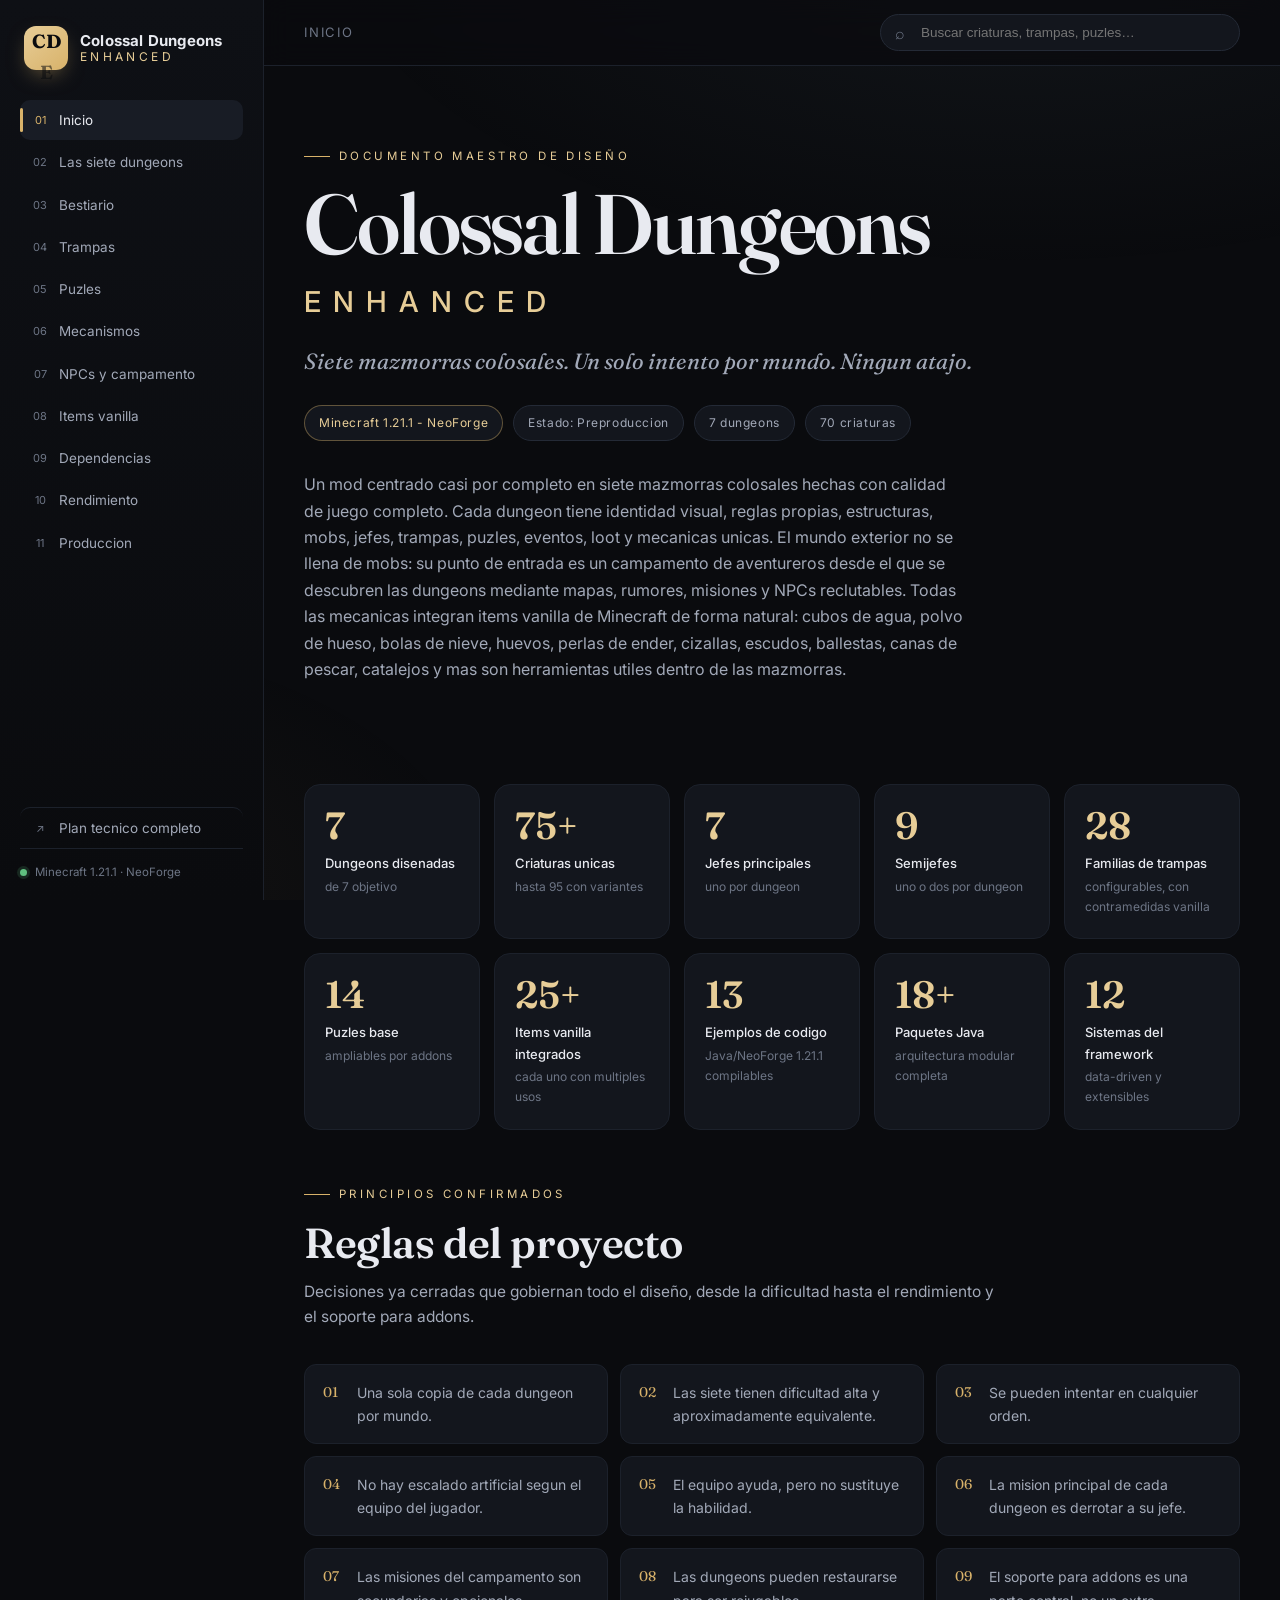
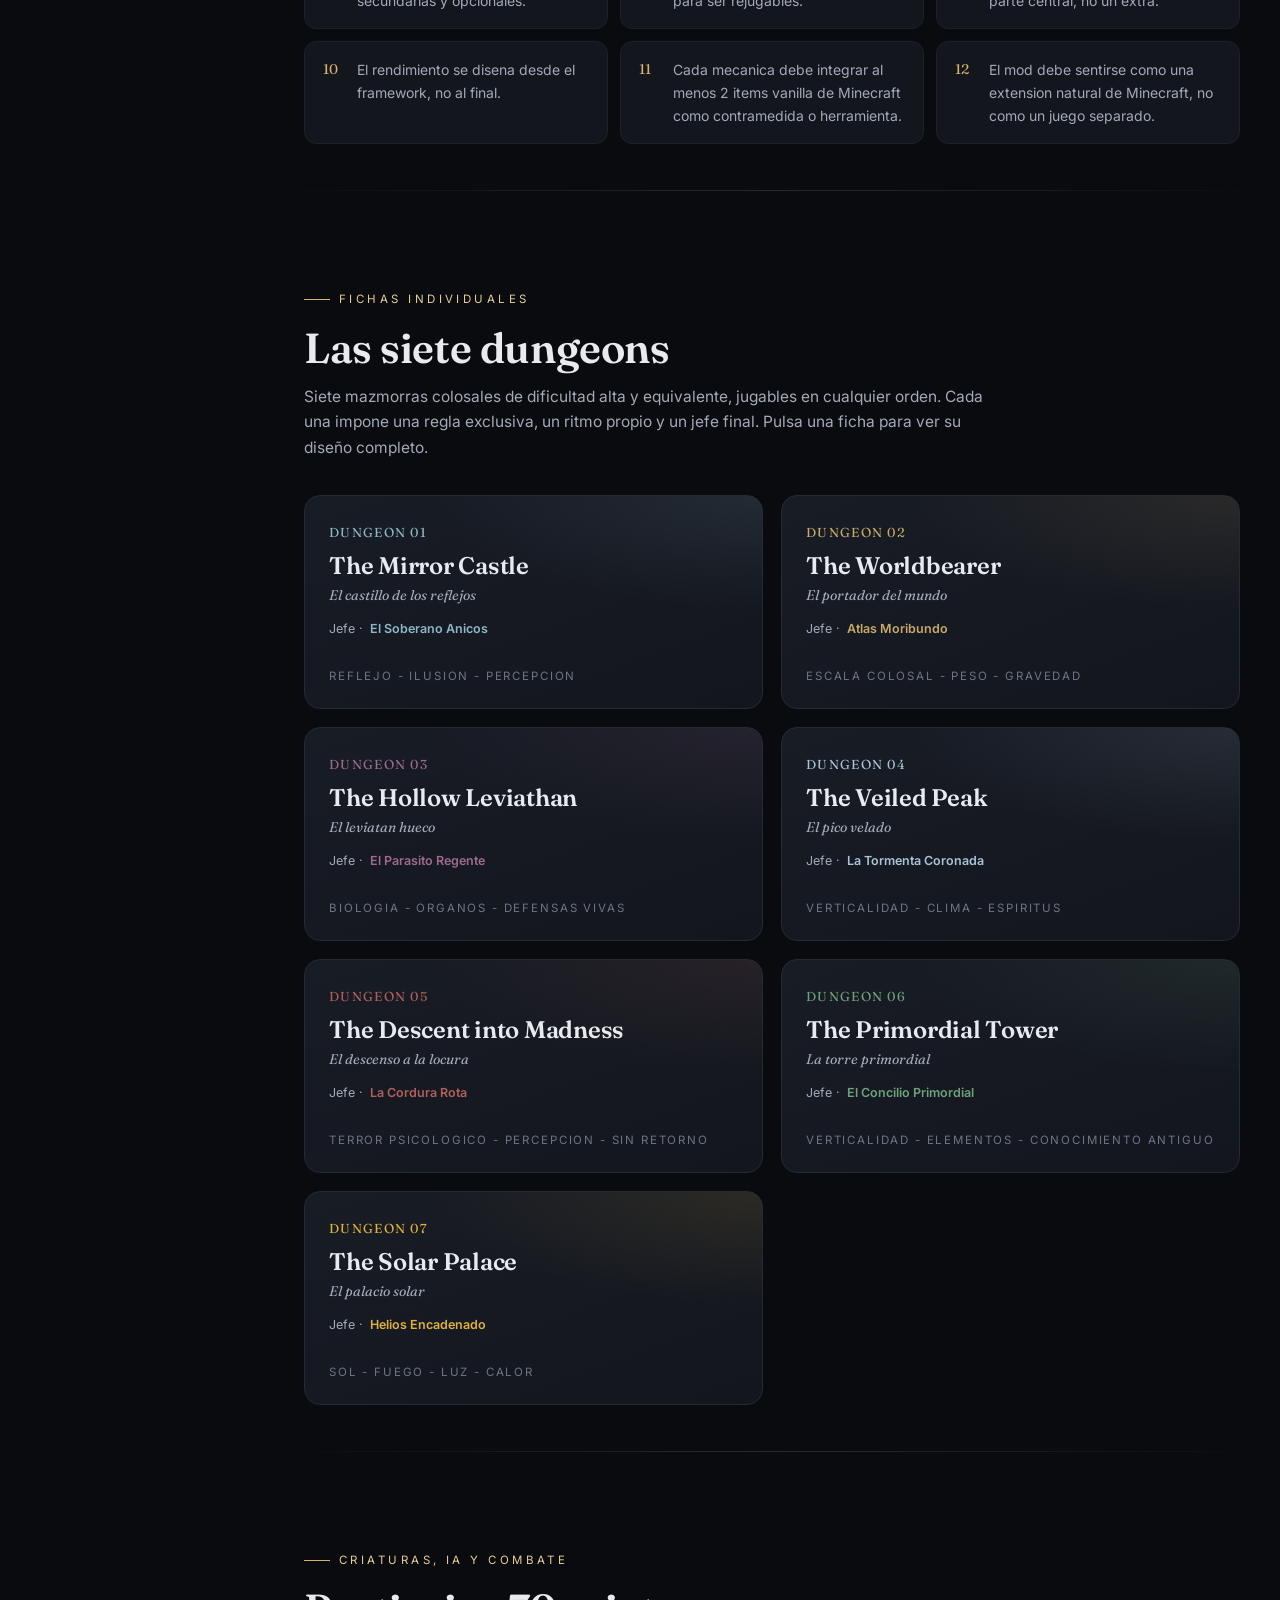
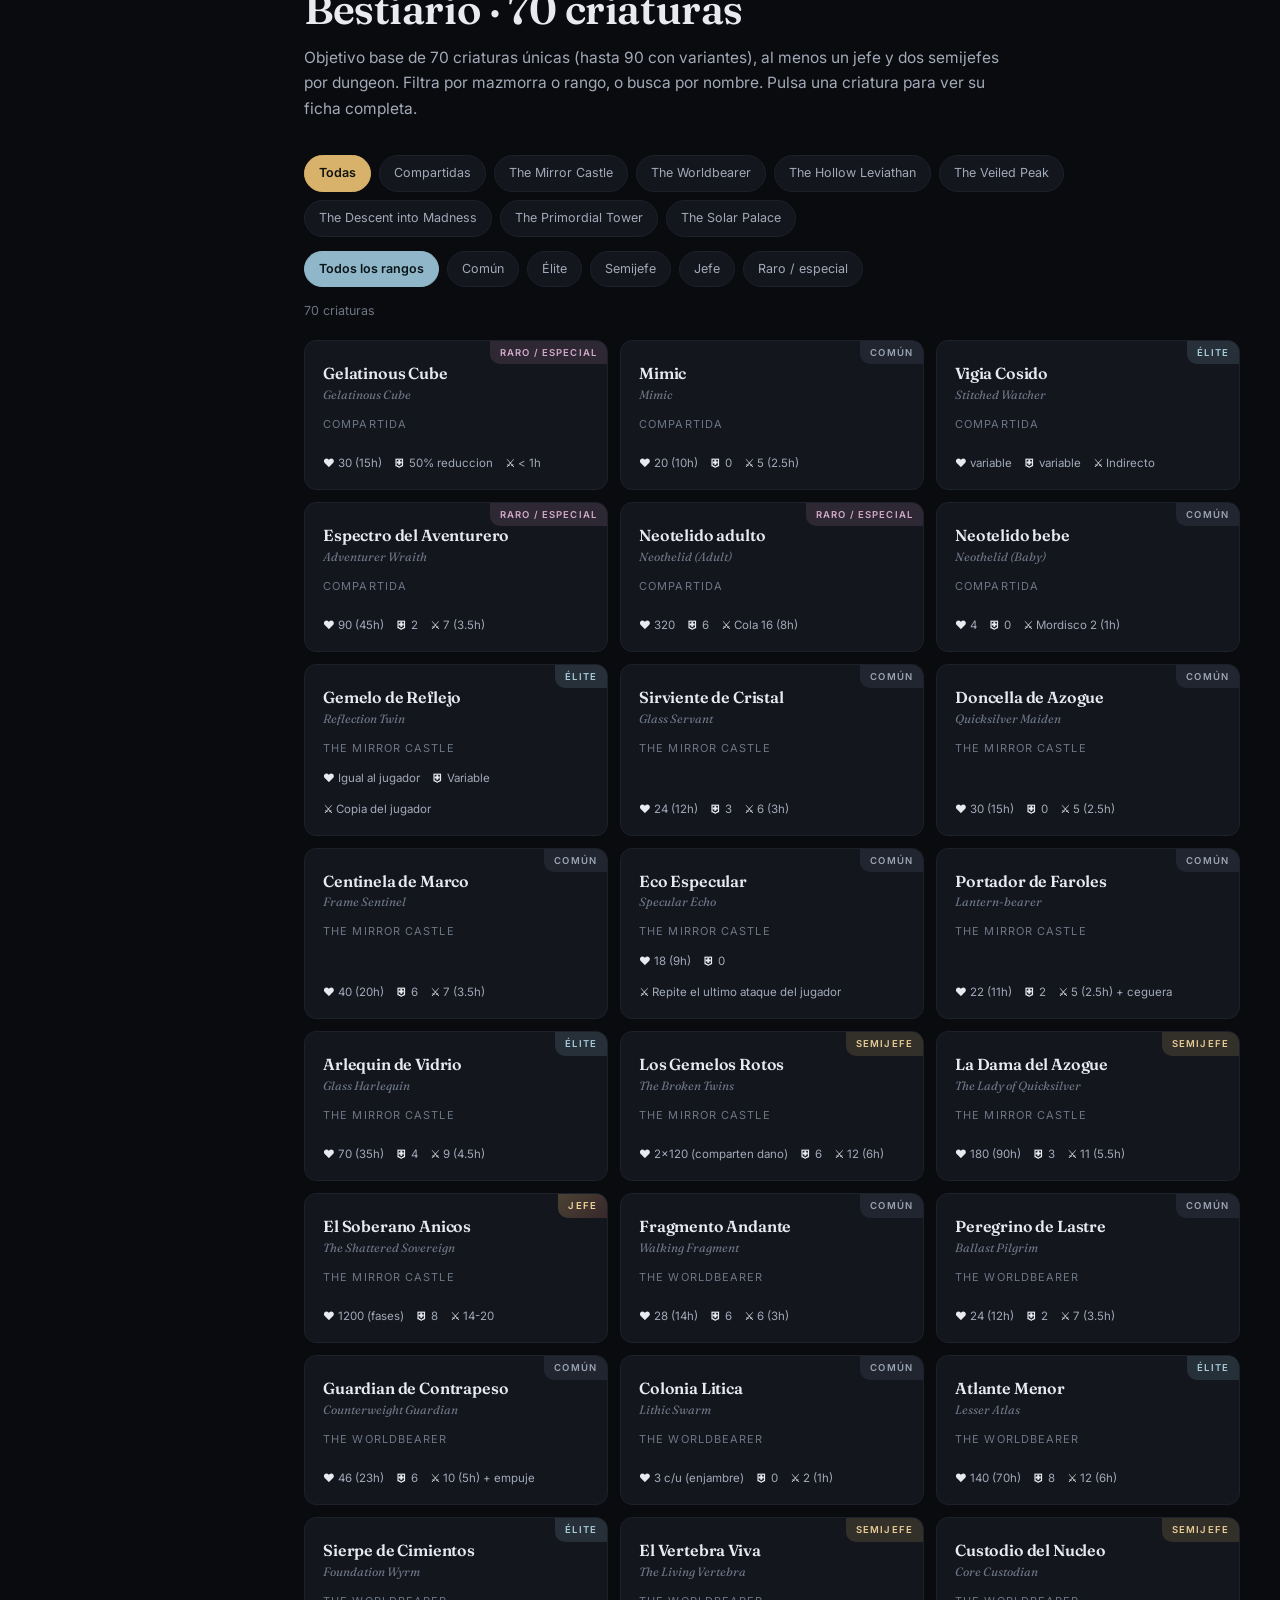
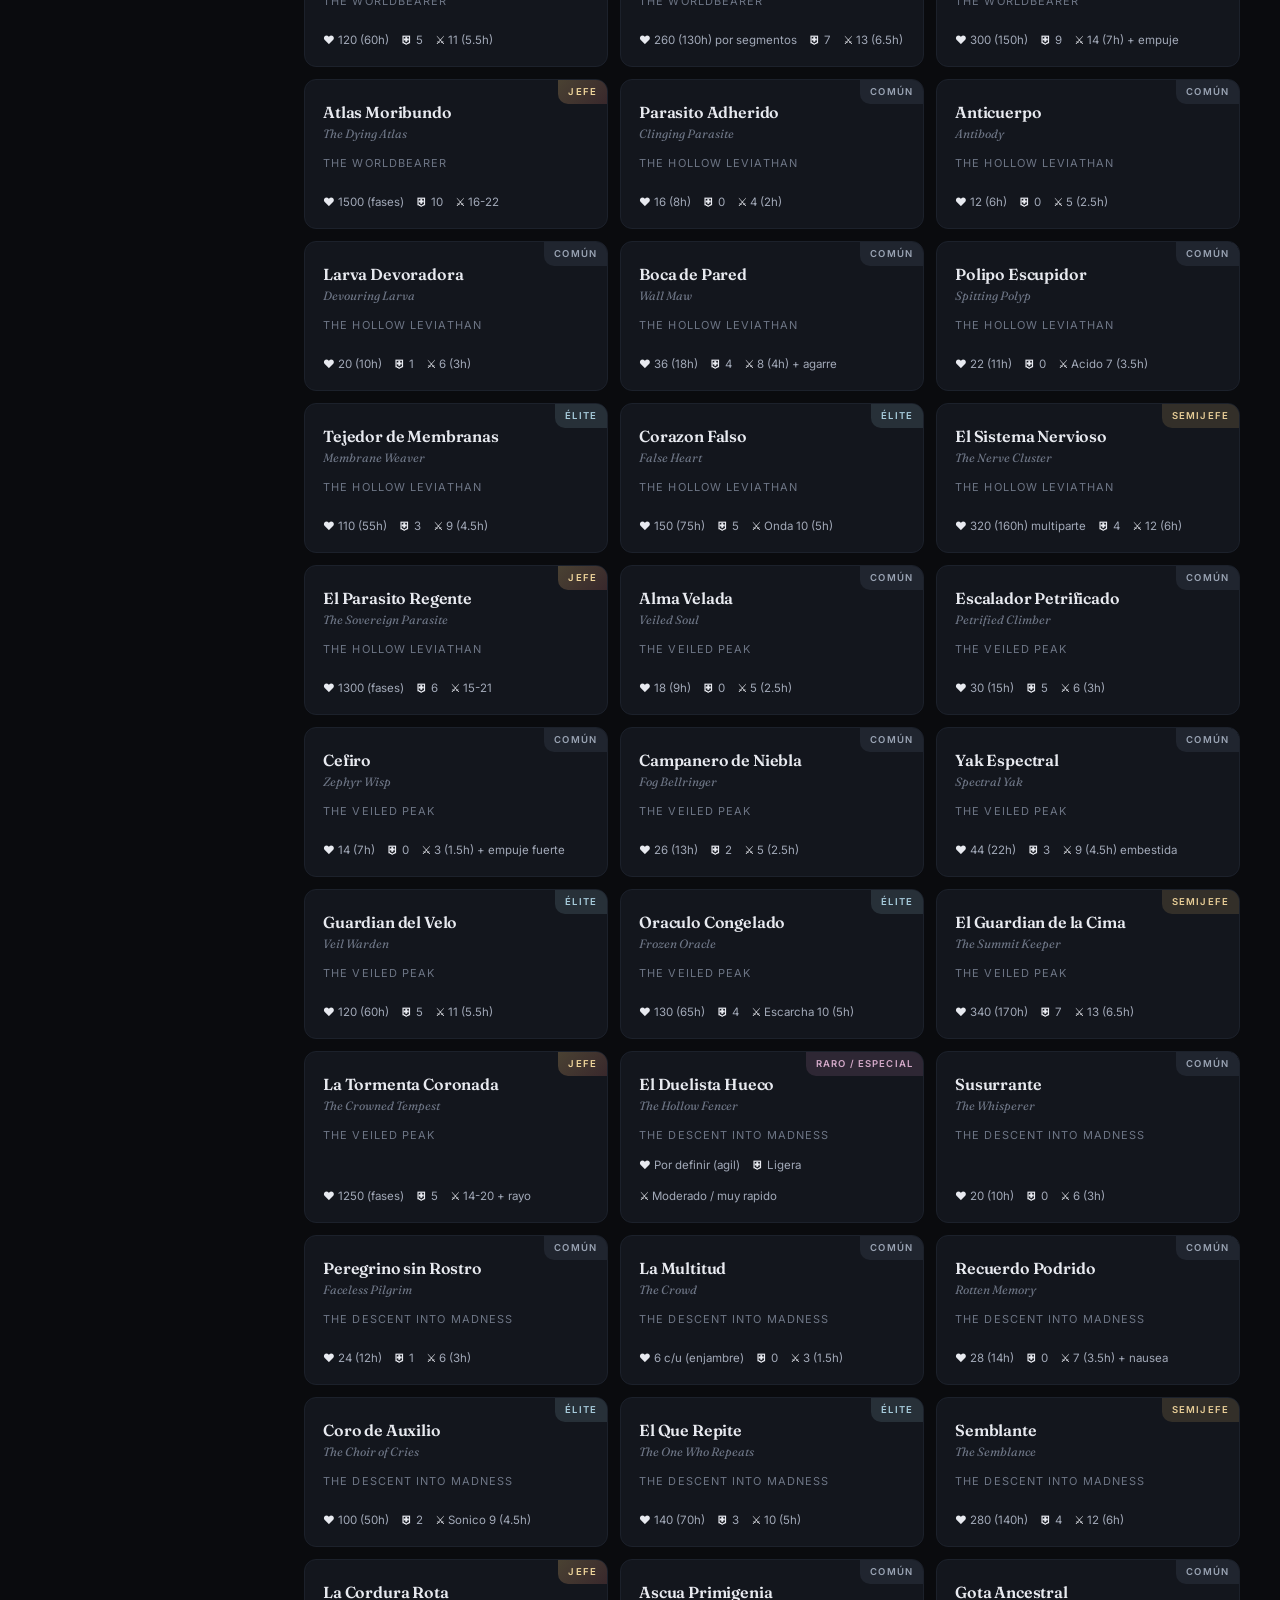
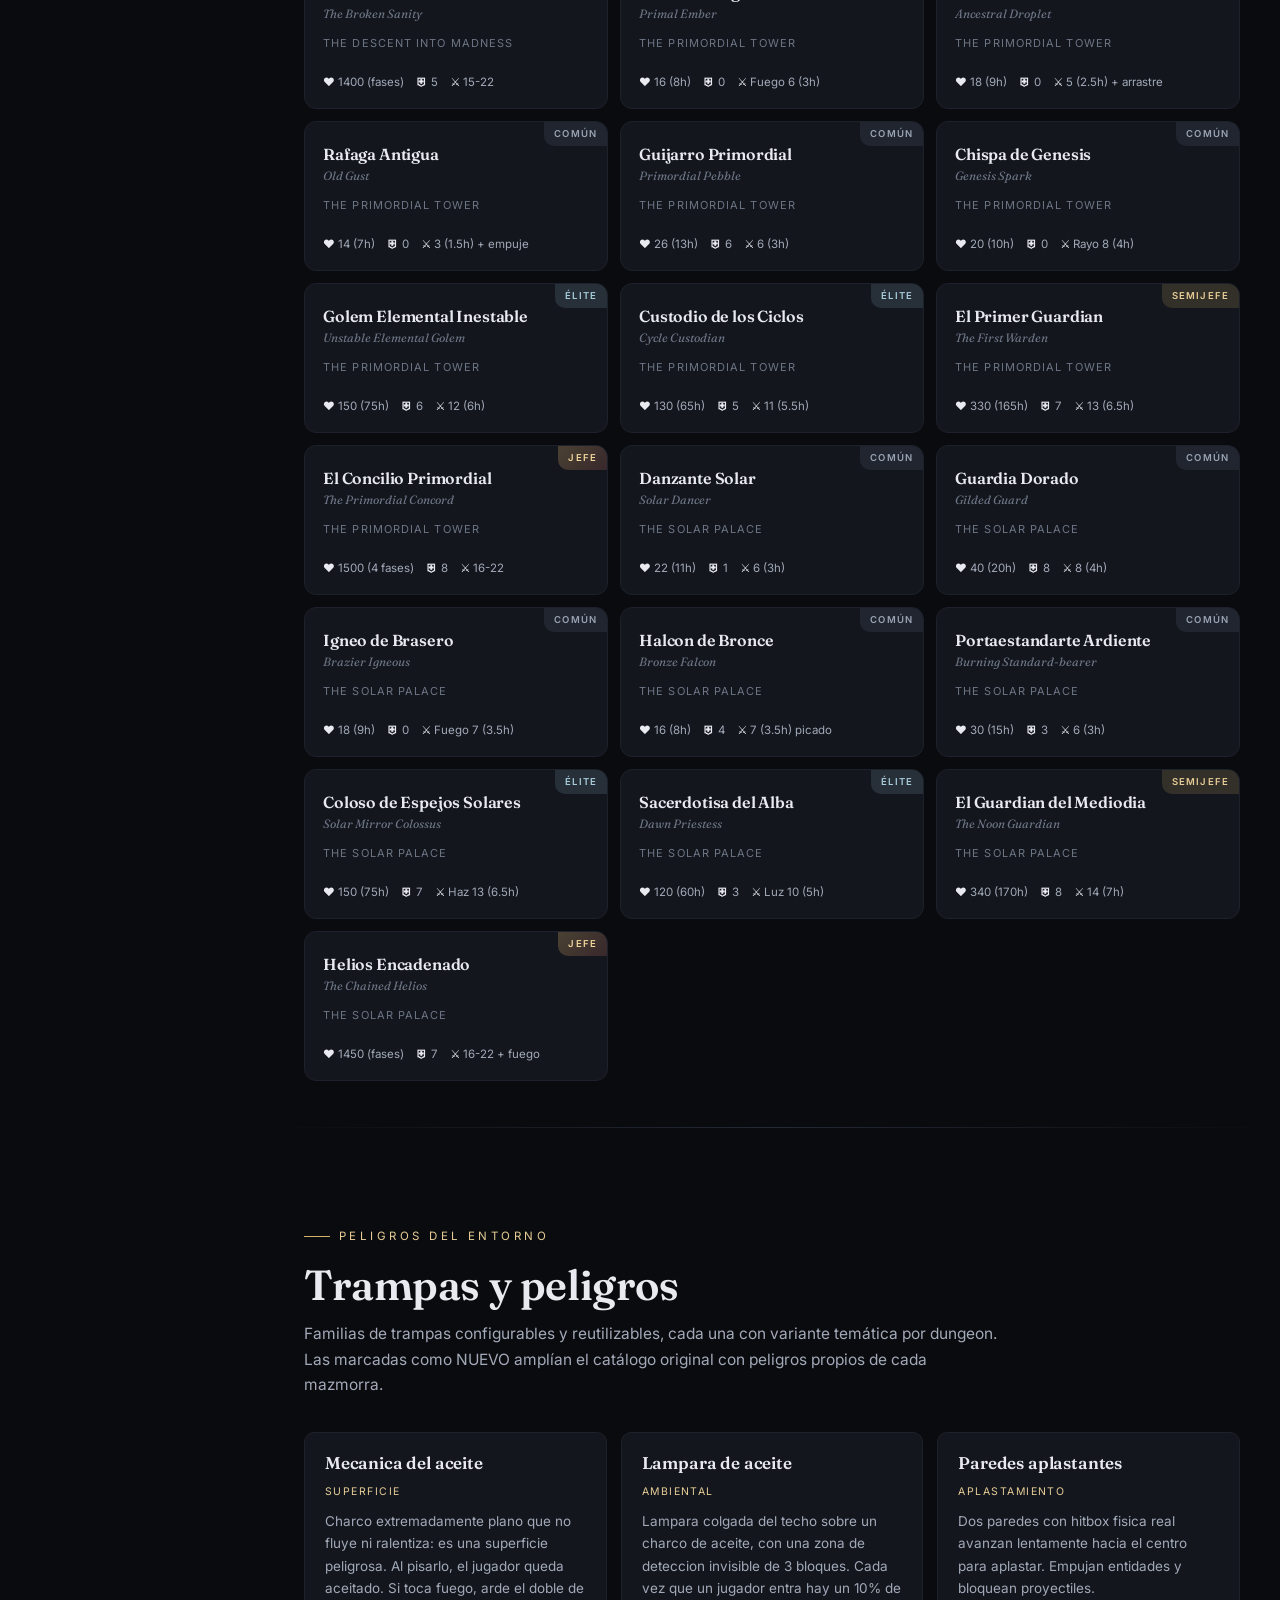
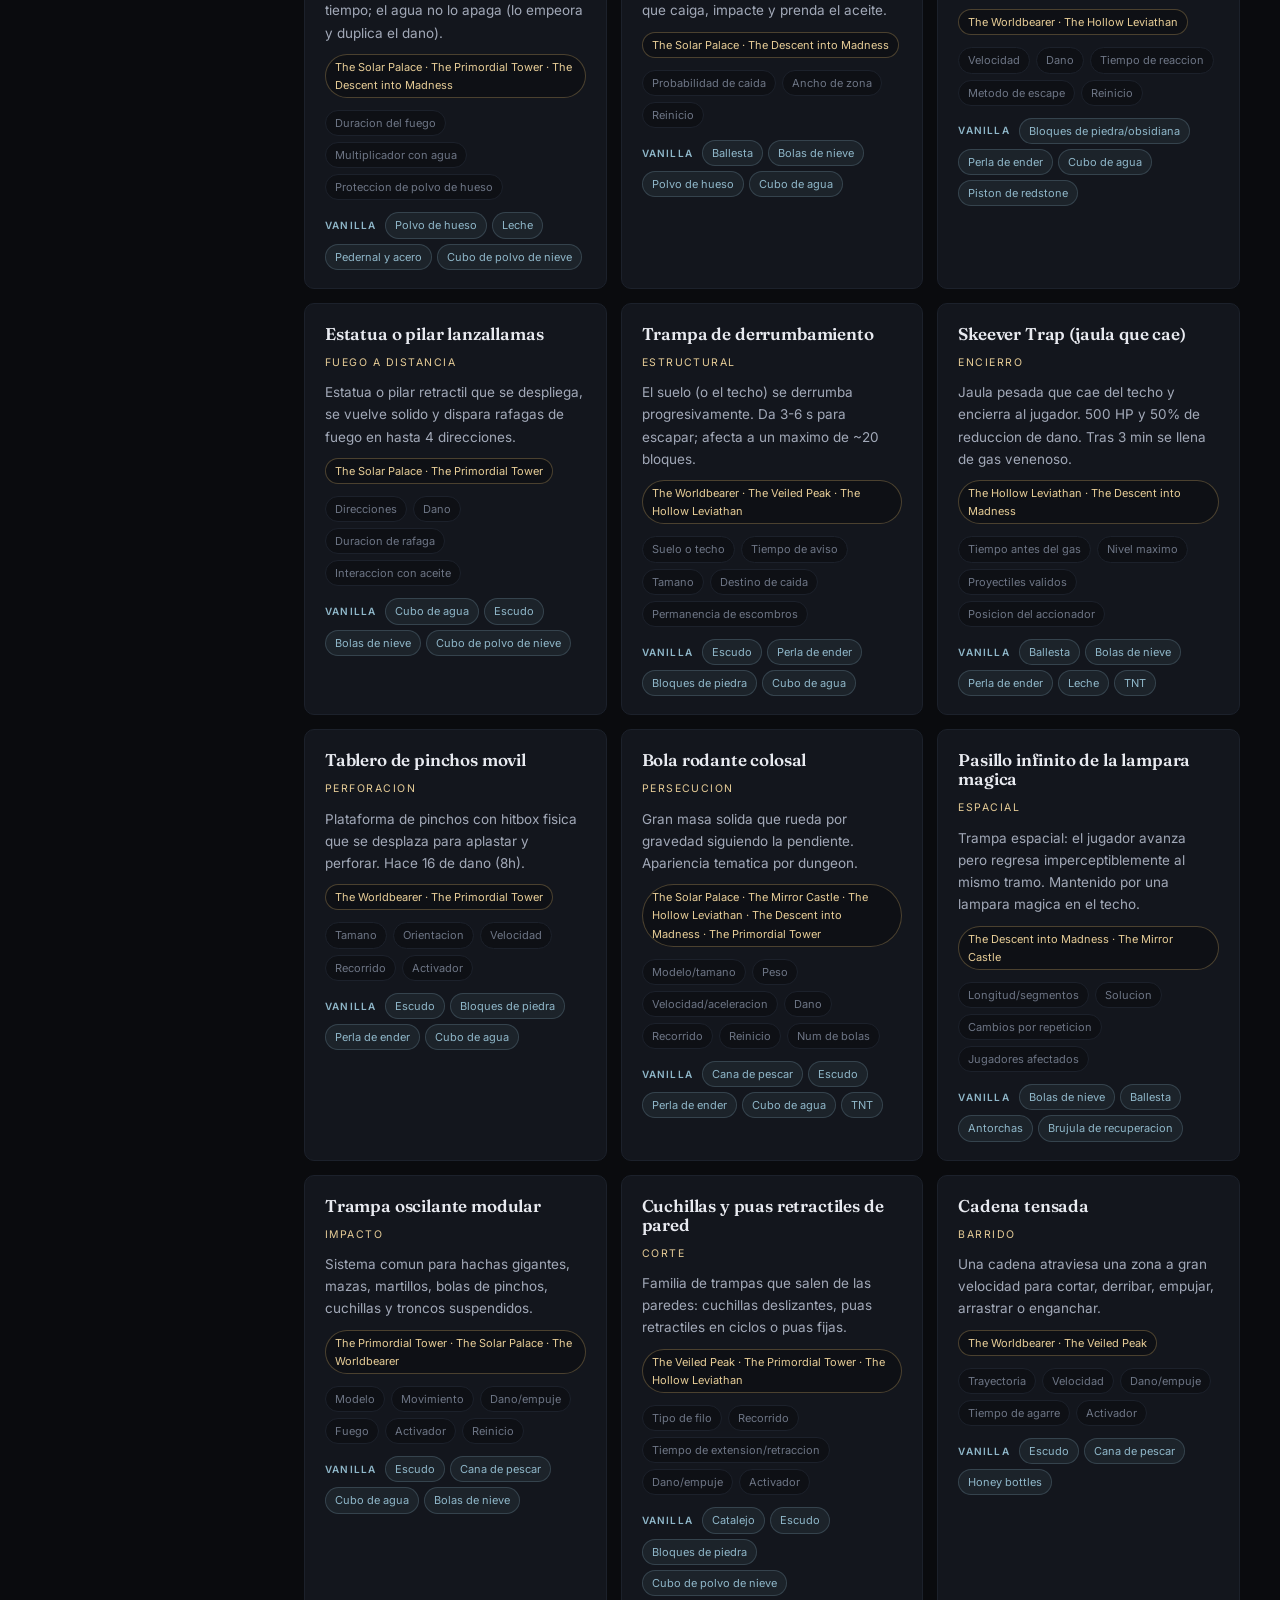
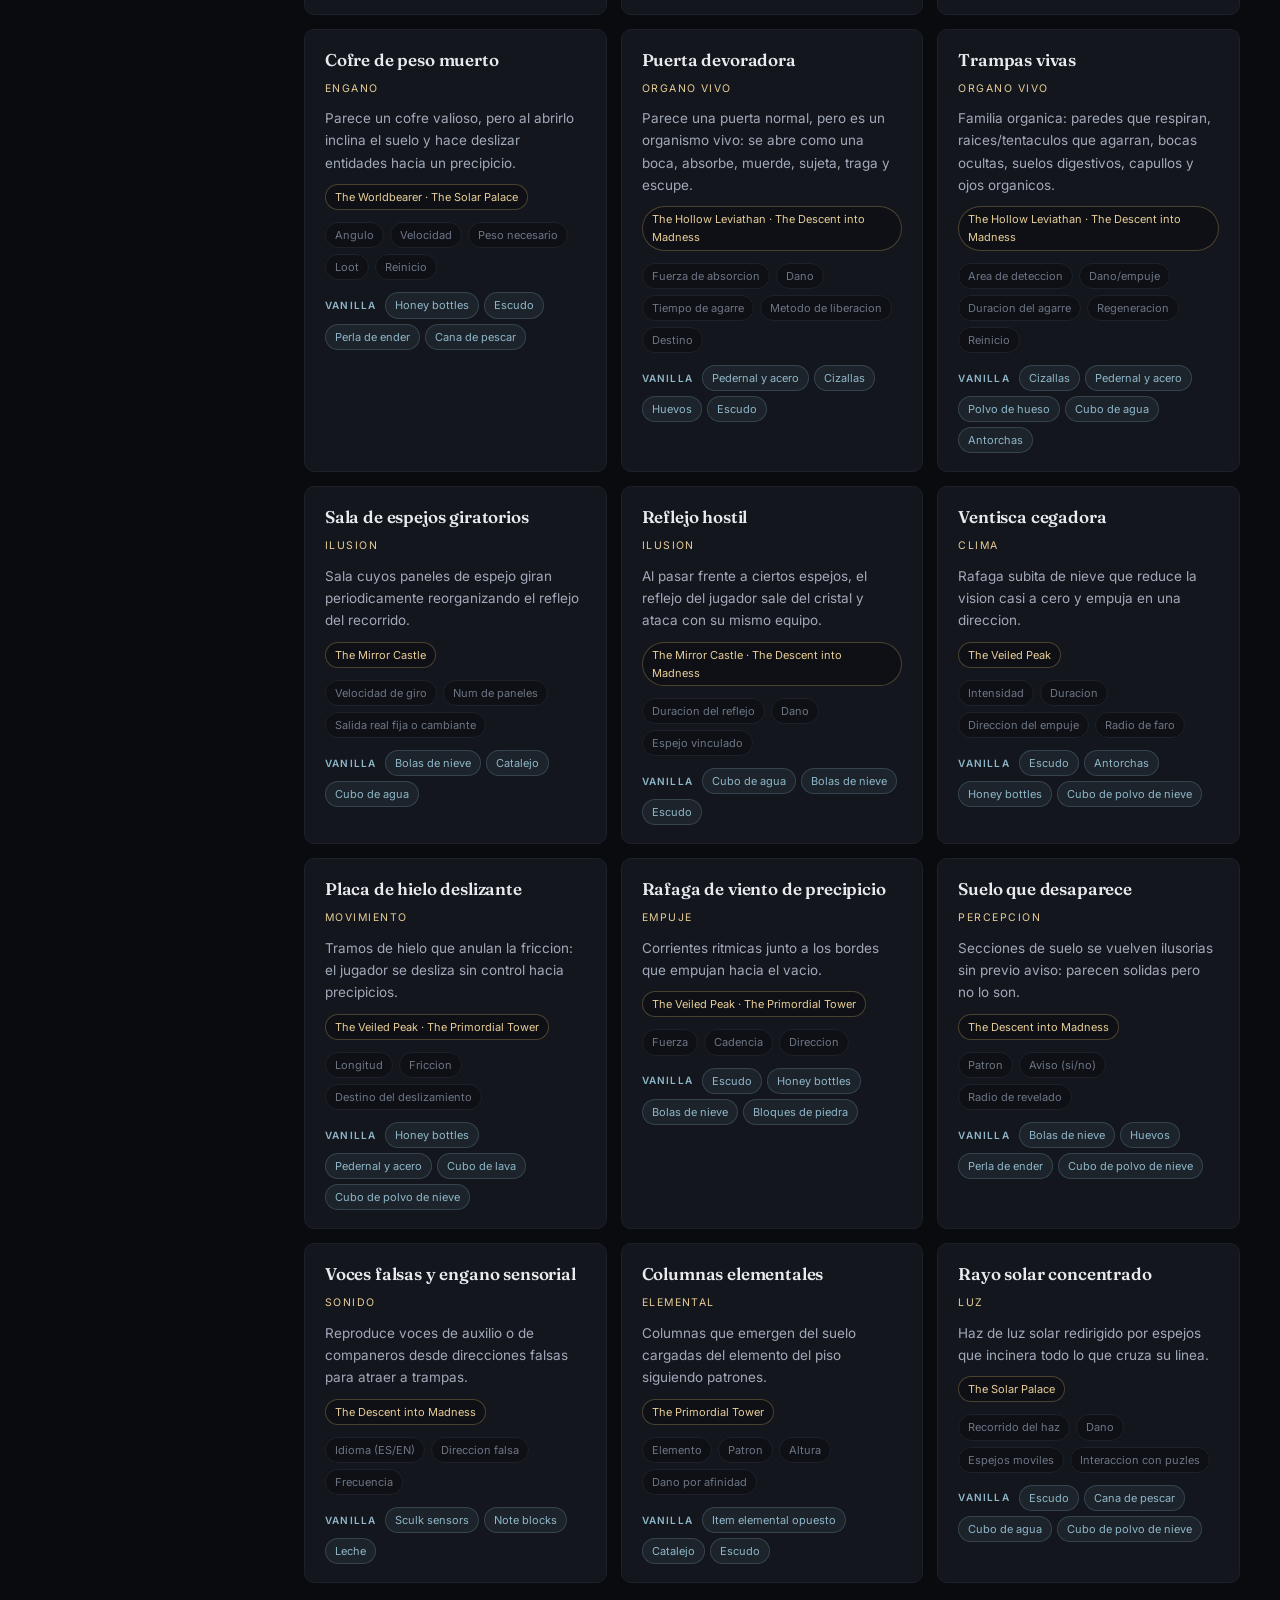
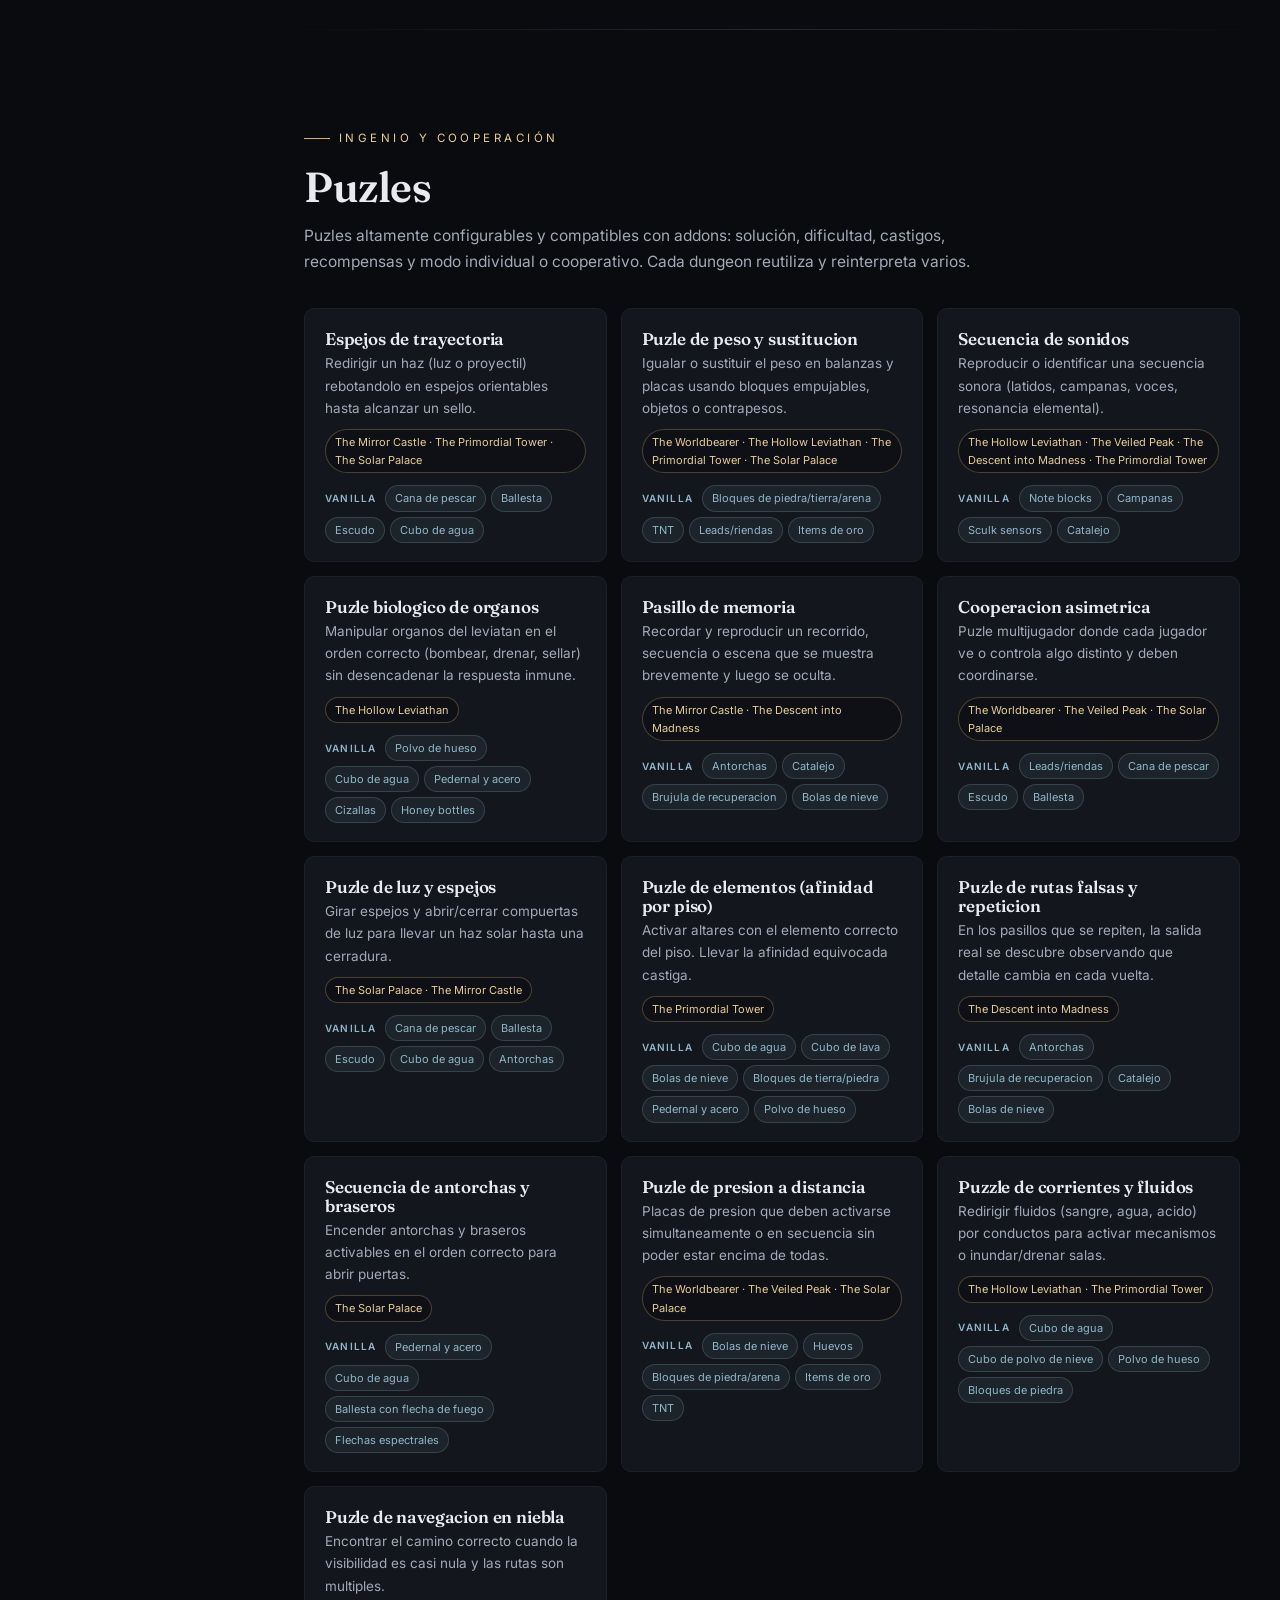
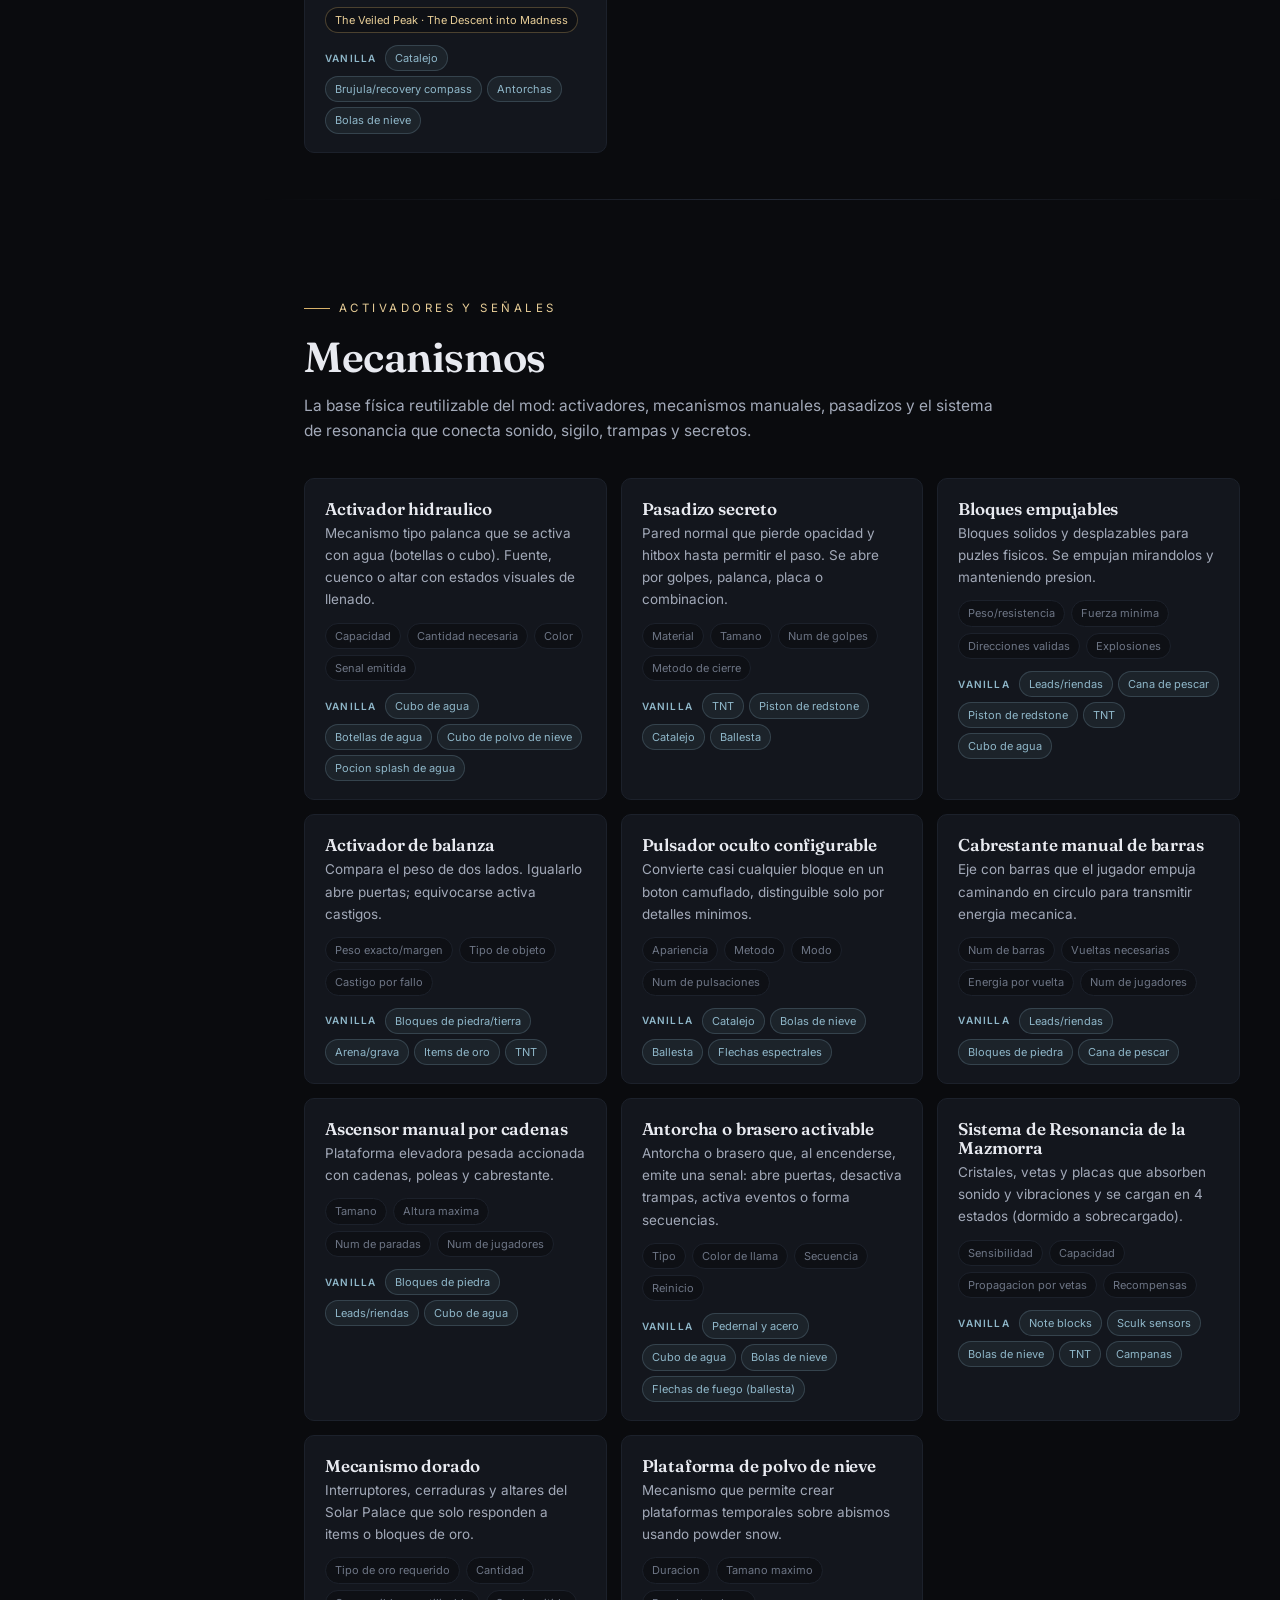
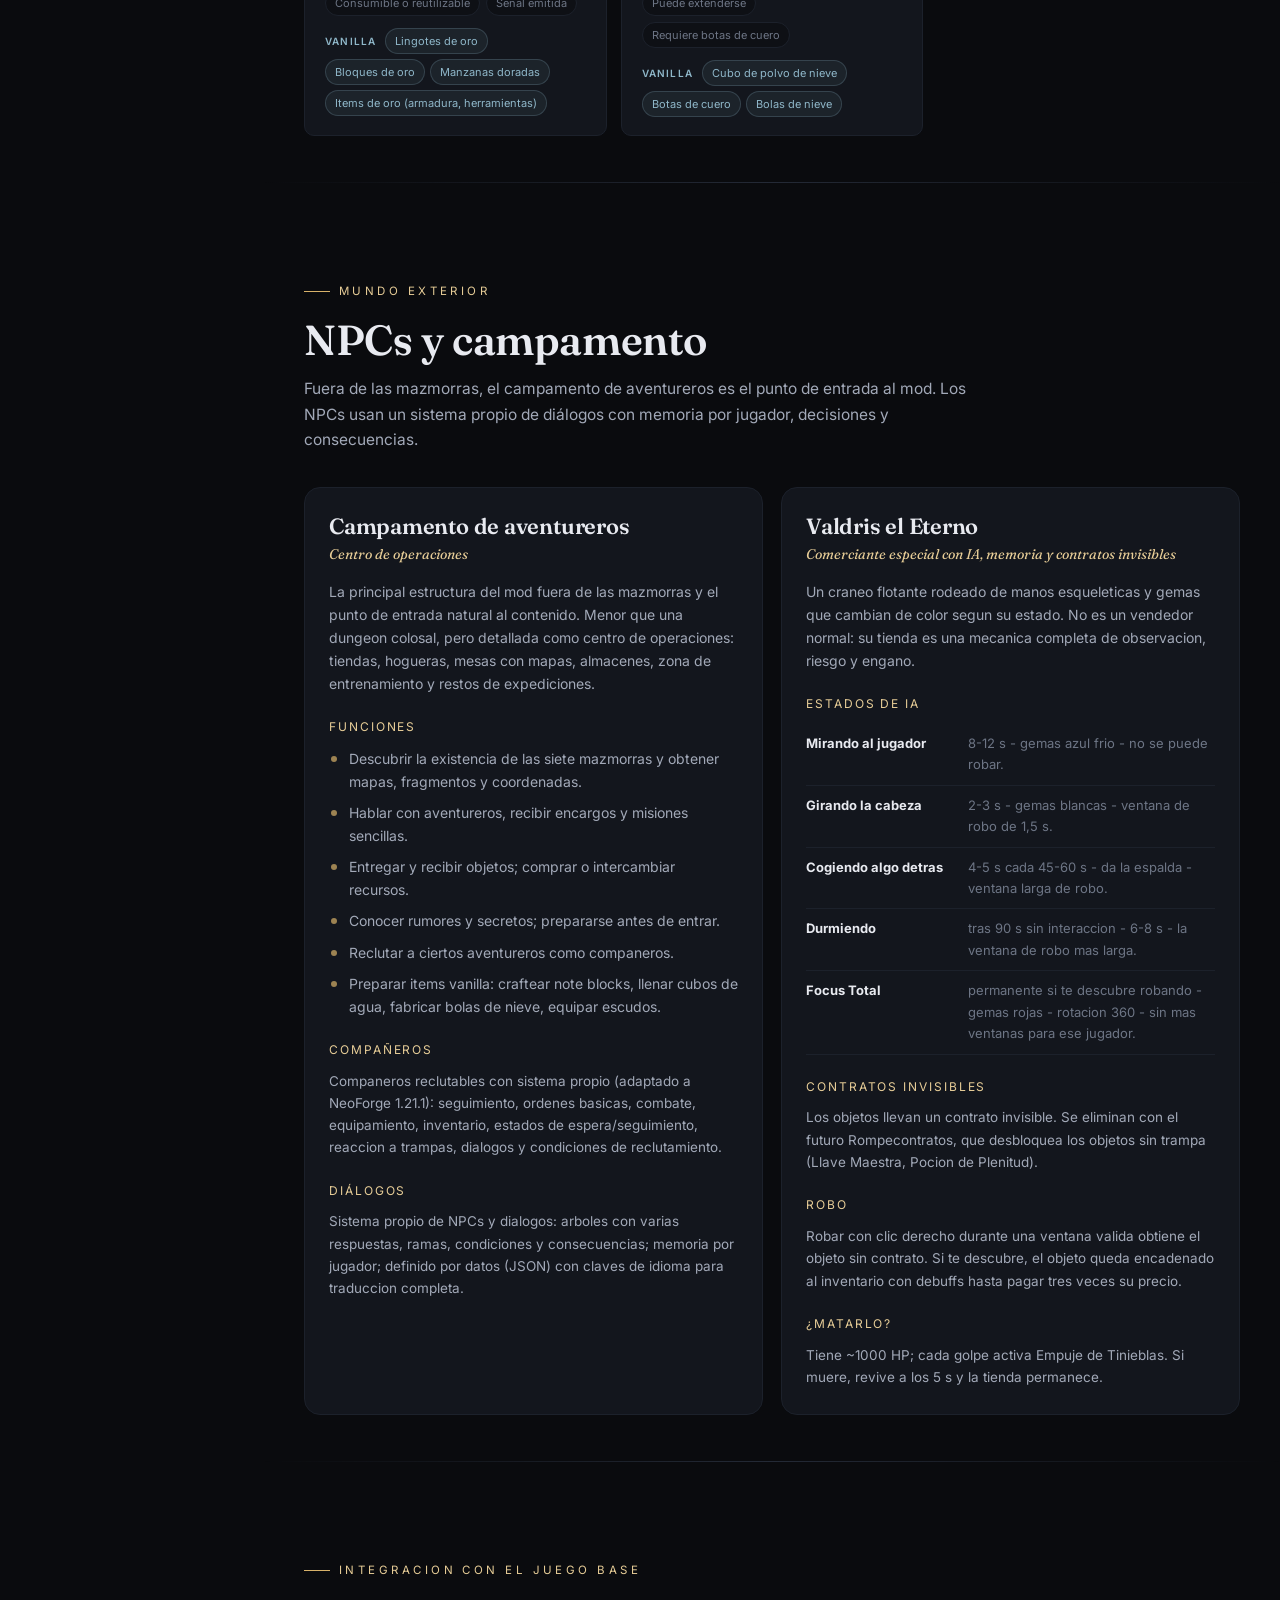
==== commit 7f11e488: "feat: add Vanilla Interactions section, vanilla badges on cards, and technical plan link - Add 'Item" ====
--- a/index.html
+++ b/index.html
@@ -44,6 +44,7 @@
     <footer class="site-foot">
       <p>Colossal Dungeons Enhanced — documento de diseño y producción · Estado: preproducción.</p>
       <p class="muted">Página generada a partir del documento maestro. Contenido de diseño provisional y ampliable.</p>
+      <p class="muted" style="margin-top:8px"><a href="technical-plan.html" target="_blank" style="color:var(--gold-soft);text-decoration:underline">Ver el plan técnico completo de implementación</a> — arquitectura Java, registros NeoForge, código de ejemplo y más.</p>
     </footer>
   </main>
 
--- a/styles.css
+++ b/styles.css
@@ -298,5 +298,47 @@
   .search-wrap{width:100%}
   .topbar-inner{flex-direction:column;align-items:stretch;gap:10px}
 }
+/* ---------- VANILLA BADGES (on trap/puzzle/mechanism cards) ---------- */
+.vanilla-badges{display:flex;flex-wrap:wrap;gap:5px;margin-top:12px;align-items:center}
+.vanilla-badges-label{font-size:10px;letter-spacing:.12em;text-transform:uppercase;color:var(--accent);font-weight:600;margin-right:4px}
+.vanilla-pill{
+  font-size:11px;padding:3px 9px;border-radius:999px;
+  background:rgba(143,183,201,.08);border:1px solid rgba(143,183,201,.22);
+  color:var(--accent);white-space:nowrap;
+}
+
+/* ---------- VANILLA INTERACTIONS SECTION ---------- */
+.vi-filters{margin-bottom:10px}
+.vi-count{font-size:12.5px;color:var(--text-mute);margin:4px 0 18px}
+.vi-grid{display:grid;grid-template-columns:repeat(auto-fill,minmax(340px,1fr));gap:14px}
+.vi-card{
+  background:var(--surface);border:1px solid var(--line-soft);border-radius:var(--radius-sm);
+  padding:20px 20px 16px;transition:.25s var(--ease);
+}
+.vi-card:hover{border-color:var(--line);transform:translateY(-2px)}
+.vi-header{display:flex;align-items:baseline;justify-content:space-between;gap:10px;margin-bottom:12px;flex-wrap:wrap}
+.vi-item{font-size:16px;font-family:'Fraunces',serif;font-weight:600;color:var(--text)}
+.vi-category{font-size:10.5px;letter-spacing:.12em;text-transform:uppercase;color:var(--accent);white-space:nowrap}
+.vi-interactions{display:flex;flex-direction:column;gap:10px}
+.vi-interaction{padding:8px 12px;background:var(--bg-2);border:1px solid var(--line-soft);border-left:3px solid var(--gold);border-radius:8px}
+.vi-context{font-size:12.5px;font-weight:600;color:var(--gold-soft);margin-bottom:3px}
+.vi-effect{font-size:13px;color:var(--text-dim);line-height:1.45}
+.vi-dungeons{font-size:11px;color:var(--text-mute);margin-top:4px;font-style:italic}
+
+/* ---------- VANILLA IN MODALS ---------- */
+.vanilla-sub{color:var(--accent)!important}
+.vanilla-list li::before{background:var(--accent)!important}
+
+/* ---------- SIDEBAR EXTERNAL LINK ---------- */
+.side-nav-ext{
+  margin-top:auto;padding-top:12px;border-top:1px solid var(--line-soft);
+  display:flex;align-items:center;gap:11px;
+  padding:9px 12px;border-radius:10px;
+  font-size:13px;color:var(--gold-soft);
+  transition:.2s var(--ease);
+}
+.side-nav-ext:hover{background:var(--surface);color:var(--gold)}
+.side-nav-ext .ix{font-size:13px;color:var(--gold-soft);width:16px;text-align:center}
+
 .reveal{opacity:0;transform:translateY(16px)}
 .reveal.in{opacity:1;transform:none;transition:opacity .6s var(--ease),transform .6s var(--ease)}
